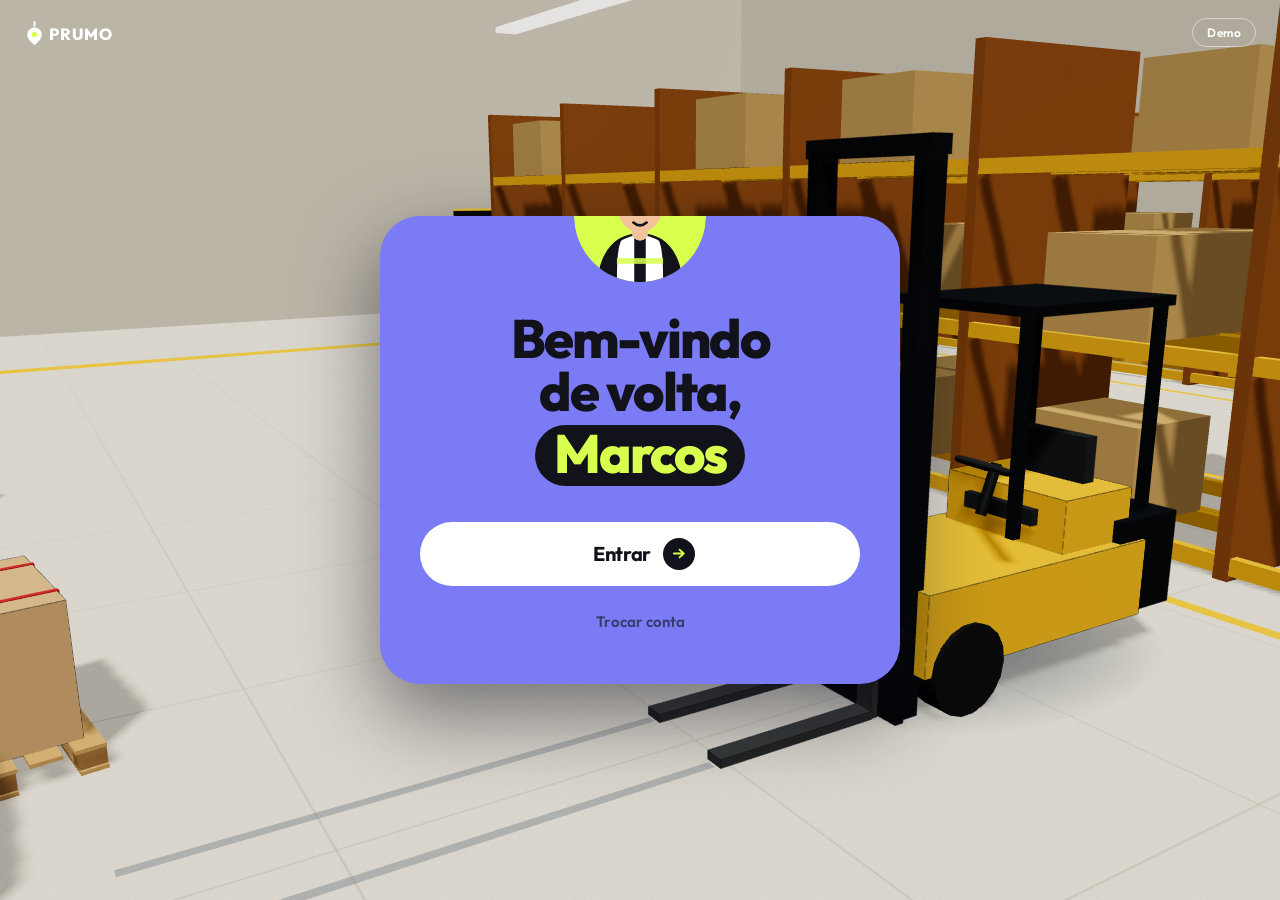
==== jogo/index.html @ e0478e70 "[feat] refaz o portal com identidade propria (Prumo) e corta o texto em 90% O portal estava com a es" ====
<!DOCTYPE html>
<html lang="pt-BR">

<head>
    <meta charset="utf-8">
    <meta name="viewport"
        content="width=device-width, initial-scale=1, maximum-scale=1, user-scalable=no, viewport-fit=cover">
    <meta name="theme-color" content="#14181C">
    <title>Simulador — Formação XR Empilhadeira</title>
    <meta name="description" content="Demonstração jogável da trilha de formação XR de operador de empilhadeira (NR-11).">

    <link rel="preconnect" href="https://fonts.googleapis.com">
    <link rel="preconnect" href="https://fonts.gstatic.com" crossorigin>
    <link
        href="https://fonts.googleapis.com/css2?family=Barlow+Condensed:wght@500;600;700&family=IBM+Plex+Mono:wght@400;500;600&family=Outfit:wght@400;600;700;800&display=swap"
        rel="stylesheet">
    <link rel="stylesheet" href="./ui.css">

    <!-- Three.js vendorizado no repo: rede de reunião corporativa não derruba a demo.
         Trocar por CDN = mudar só este valor. -->
    <script type="importmap">
        { "imports": { "three": "./vendor/three.module.min.js" } }
    </script>
</head>

<body>
    <canvas id="stage"></canvas>

    <!-- Vinheta e corte em preto. O gradiente fica CONGELADO no estado fechado e
         só a opacidade é animada: animar radial-gradient faz repaint por frame. -->
    <div id="vig"></div>
    <div id="fade"></div>

    <div id="overlay">


        <!-- ================= PORTAL — PRUMO =================
             Encena a plataforma que está sendo vendida, nunca o sistema de um
             cliente real: sem marca, logotipo ou domínio de terceiro, e a pílula
             "Demo" nas duas telas.
             A folha sobe por baixo em vez de cobrir tudo com blur: a cena 3D do
             galpão fica viva no topo e VIRA a imagem da tela, sem um <img>. -->
        <section class="screen is-active" id="scr-boas">
            <header class="barra">
                <svg class="marca" viewBox="0 0 144 40" role="img" aria-label="Prumo">
                    <rect x="14.6" y="1.5" width="3.2" height="9" rx="1.6" fill="currentColor" />
                    <path d="M16.2 38.4C9.1 32.6 5 27.7 5 22.6A11.2 11.2 0 1 1 27.4 22.6C27.4 27.7 23.3 32.6 16.2 38.4Z"
                        fill="currentColor" />
                    <circle cx="16.2" cy="22.2" r="4.1" fill="#D8FF4E" />
                    <text x="38" y="30.5" font-family="Outfit, system-ui, sans-serif" font-size="25" font-weight="800"
                        letter-spacing="1.4" fill="currentColor">PRUMO</text>
                </svg>
                <span class="chip-demo">Demo</span>
            </header>

            <div class="folha">
                <div class="avatar">
                    <svg viewBox="0 0 160 160" role="img" aria-label="Foto do operador">
                        <circle cx="80" cy="80" r="80" fill="#D8FF4E" />
                        <path d="M80 101c-28 0-48 19-52 59h104c-4-40-24-59-52-59z" fill="#12121A" />
                        <path d="M57 110c5-3 10-5 16-6.4V160H52c0-25 1-41 5-50z" fill="#FFFFFF" />
                        <path d="M103 110c-5-3-10-5-16-6.4V160h21c0-25-1-41-5-50z" fill="#FFFFFF" />
                        <rect x="52" y="131" width="56" height="7" fill="#D8FF4E" opacity=".85" />
                        <rect x="70" y="86" width="20" height="24" rx="10" fill="#F0C39C" />
                        <circle cx="54" cy="74" r="5.5" fill="#F0C39C" />
                        <circle cx="106" cy="74" r="5.5" fill="#F0C39C" />
                        <ellipse cx="80" cy="72" rx="26" ry="28" fill="#F0C39C" />
                        <path d="M50 58a30 30 0 0 1 60 0z" fill="#12121A" />
                        <rect x="41" y="53" width="78" height="11" rx="5.5" fill="#12121A" />
                        <rect x="76" y="31" width="8" height="24" rx="4" fill="#FFFFFF" />
                        <circle cx="70" cy="76" r="3.2" fill="#12121A" />
                        <circle cx="90" cy="76" r="3.2" fill="#12121A" />
                        <path d="M72 88q8 7 16 0" stroke="#12121A" stroke-width="3.2" fill="none"
                            stroke-linecap="round" />
                    </svg>
                </div>

                <h1 class="saudacao">Bem-vindo<br>de volta,<br><b id="chNome">Marcos</b></h1>

                <button class="acao" id="btEntrar" type="button">
                    Entrar
                    <i><svg viewBox="0 0 24 24" aria-hidden="true">
                            <path d="M4 12h13M12 6.5l6 5.5-6 5.5" />
                        </svg></i>
                </button>
                <button class="ligacao" id="btTrocar" type="button">Trocar conta</button>
            </div>
        </section>

        <section class="screen" id="scr-painel">
            <header class="barra">
                <svg class="marca" viewBox="0 0 144 40" role="img" aria-label="Prumo">
                    <rect x="14.6" y="1.5" width="3.2" height="9" rx="1.6" fill="currentColor" />
                    <path d="M16.2 38.4C9.1 32.6 5 27.7 5 22.6A11.2 11.2 0 1 1 27.4 22.6C27.4 27.7 23.3 32.6 16.2 38.4Z"
                        fill="currentColor" />
                    <circle cx="16.2" cy="22.2" r="4.1" fill="#D8FF4E" />
                    <text x="38" y="30.5" font-family="Outfit, system-ui, sans-serif" font-size="25" font-weight="800"
                        letter-spacing="1.4" fill="currentColor">PRUMO</text>
                </svg>
                <span class="chip-demo">Demo</span>
                <button class="eu" id="btSair" type="button" aria-label="Sair">
                    <svg viewBox="0 0 100 100" aria-hidden="true">
                        <circle cx="50" cy="50" r="50" fill="#D8FF4E" />
                        <path d="M50 61c-19 0-33 13-36 39h72c-3-26-17-39-36-39z" fill="#12121A" />
                        <path d="M35 67c3-2 6-3.5 10-4.2V100H33c0-16 .7-27 2-33z" fill="#FFFFFF" />
                        <path d="M65 67c-3-2-6-3.5-10-4.2V100h12c0-16-.7-27-2-33z" fill="#FFFFFF" />
                        <ellipse cx="50" cy="52" rx="20" ry="21" fill="#F0C39C" />
                        <path d="M27 42a23 23 0 0 1 46 0z" fill="#12121A" />
                        <rect x="20" y="38" width="60" height="9" rx="4.5" fill="#12121A" />
                        <rect x="47" y="23" width="6" height="17" rx="3" fill="#FFFFFF" />
                    </svg>
                </button>
            </header>

            <div class="folha">
                <div class="trilho">
                    <div>
                        <h1>Empilhadeira</h1>
                        <span class="norma">NR-11</span>
                    </div>
                    <div class="passo" aria-label="4 de 6 níveis"><b>4</b><i>/6</i></div>
                </div>

                <ol class="niveis" id="lista">
                    <li class="nv feito"><em>01</em><span>A máquina</span><b>92</b></li>
                    <li class="nv feito"><em>02</em><span>Estabilidade</span><b>84</b></li>
                    <li class="nv feito"><em>03</em><span>Inspeção</span><b>88</b></li>
                    <li class="nv feito"><em>04</em><span>Manobra</span><b>79</b></li>
                    <li class="nv agora">
                        <em>05</em><span>Carga</span><i>40 min</i>
                        <button class="play" id="btIniciar" type="button" aria-label="Iniciar nível 5: Carga">
                            <svg viewBox="0 0 24 24" aria-hidden="true">
                                <path d="M8 5.2v13.6L19 12z" fill="currentColor" />
                            </svg>
                        </button>
                    </li>
                    <li class="nv travado"><em>06</em><span>Avaliação</span>
                        <svg class="cadeado" viewBox="0 0 24 24" role="img" aria-label="Bloqueado">
                            <rect x="4" y="10" width="16" height="11" rx="3.5" fill="currentColor" />
                            <path d="M8 10V7.5a4 4 0 0 1 8 0V10" fill="none" stroke="currentColor" stroke-width="2.4"
                                stroke-linecap="round" />
                        </svg>
                    </li>
                </ol>
            </div>
        </section>

        <div class="hud">
            <div class="readout">
                <div class="k">Velocidade</div>
                <div class="v"><span id="rSpeed">0,0</span><small>km/h</small></div>
                <div class="div"></div>
                <div class="k">Altura do garfo</div>
                <div class="sub"><span id="rFork">0,06</span> m</div>
            </div>

            <div class="brandtag">
                Formação XR · Empilhadeira<br>
                <b>Demonstração jogável</b><br>
                Base NR-11
            </div>

            <div class="chip" id="chip"></div>

            <div class="keyhints">
                <span><b>W A S D</b> dirigir</span>
                <span><b>Q E</b> garfo</span>
                <span><b>Z X</b> torre</span>
                <span><b>arrastar</b> olhar</span>
                <span><b>C</b> olhar atrás</span>
                <span><b>V</b> câmera</span>
                <span><b>R</b> reiniciar</span>
            </div>

            <!-- Painel de controle. Posição por GRID, nunca por offset absoluto:
                 a versão anterior usava números mágicos e dois botões acabaram
                 exatamente em cima um do outro. -->
            <div class="deck">
                <div class="deck-stick" id="stickZone">
                    <div class="stick" id="stick">
                        <i id="stickKnob"></i>
                    </div>
                    <div class="deck-k">Dirigir</div>
                </div>
                <div class="deck-btns">
                    <div class="tbtn big" data-btn="forkUp">▲<em>Erguer</em></div>
                    <div class="tbtn big" data-btn="forkDown">▼<em>Abaixar</em></div>
                    <div class="tbtn" data-btn="tiltFwd">Torre ◄</div>
                    <div class="tbtn" data-btn="tiltBack">Torre ►</div>
                    <div class="tbtn" data-btn="back">Trás</div>
                    <div class="tbtn" data-btn="cam">Câmera</div>
                </div>
            </div>
        </div>

        <div id="card" hidden>
            <div class="card-box">
                <div class="card-lbl">Registro de desempenho</div>
                <h2>Nível 5 — Operação com carga</h2>
                <div class="card-rows"></div>
                <div class="card-foot">Nível 5 de 6 · 1 palete depositado — a trilha completa exige 3</div>
                <div class="card-act">
                    <button class="card-btn" id="btRepetir" type="button">Repetir</button>
                    <button class="card-btn ghost" id="btTrilha" type="button">Voltar à trilha</button>
                </div>
            </div>
        </div>
    </div>

    <div id="nowebgl" hidden>
        <div class="box">
            <div class="lbl">Não foi possível iniciar</div>
            <h1>Esta demonstração precisa de aceleração gráfica</h1>
            <p>O navegador deste computador está sem WebGL — normalmente por política de TI ou driver de vídeo
                desativado. A proposta completa, com as calculadoras, continua acessível.</p>
            <a href="../">← Voltar para a proposta</a>
        </div>
    </div>

    <script type="module" src="./src/main.js"></script>
</body>

</html>
---- jogo/ui.css ----
/* Simulador — Formação XR Empilhadeira
 *
 * Dois sistemas visuais convivendo de propósito:
 *  - tokens `--pr-*`  = PRUMO, a plataforma. Violeta, lima, Outfit, pílulas.
 *  - tokens sem prefixo = a cabine e a HUD, espelhados de ../index.html
 *    (:root, linhas 14–28). Amarelo hazard, mono em caixa alta, cantos secos.
 *
 * O contraste entre portal amigável e cabine técnica é argumento, não descuido:
 * a plataforma acolhe, a máquina informa. Não unifique os dois. */

:root {
    --ink: #14181C;
    --steel: #2E353D;
    --slate: #5C666F;
    --line: #C9C6BE;
    --concrete: #E6E3DC;
    --paper: #F5F3EE;
    --white: #FCFBF8;
    --hazard: #F0B208;
    --signal: #B8352B;
    --deep: #1F5C51;
    --display: "Barlow Condensed", Impact, sans-serif;
    /* Outfit no lugar de IBM Plex Sans: geométrica de altura-x grande, é a
       gramática da referência e cobre do título de 54px ao chip de 12px sem
       colapsar. Barlow Condensed e Plex Mono continuam — só para a cabine. */
    --body: "Outfit", system-ui, sans-serif;
    --mono: "IBM Plex Mono", ui-monospace, monospace;
}

* {
    box-sizing: border-box;
    margin: 0;
    padding: 0;
}

html,
body {
    height: 100%;
    overflow: hidden;
    overscroll-behavior: none;
    -webkit-user-select: none;
    user-select: none;
    -webkit-tap-highlight-color: transparent;
    background: var(--ink);
    font-family: var(--body);
    color: var(--white);
}

#stage {
    position: fixed;
    inset: 0;
    width: 100%;
    height: 100%;
    display: block;
    touch-action: none;
}

#overlay {
    position: fixed;
    inset: 0;
    z-index: 10;
    pointer-events: none;
}

/* ---------- HUD ---------- */

.hud {
    position: absolute;
    inset: 0;
    padding: 16px;
    padding-top: calc(16px + env(safe-area-inset-top));
    padding-bottom: calc(16px + env(safe-area-inset-bottom));
}

.readout {
    position: absolute;
    top: calc(16px + env(safe-area-inset-top));
    left: 16px;
    background: rgba(46, 53, 61, .82);
    border: 1px solid rgba(255, 255, 255, .14);
    border-radius: 4px;
    padding: 12px 16px;
    min-width: 128px;
    backdrop-filter: blur(6px);
}

.readout .k {
    font-family: var(--mono);
    font-size: 9px;
    letter-spacing: .14em;
    text-transform: uppercase;
    color: #A9B1B9;
    margin-bottom: 2px;
}

.readout .v {
    font-family: var(--display);
    font-weight: 700;
    font-size: 34px;
    line-height: .95;
    color: var(--hazard);
}

.readout .v small {
    font-size: 14px;
    color: #A9B1B9;
    margin-left: 3px;
}

.readout .div {
    border-top: 1px dashed rgba(255, 255, 255, .16);
    margin: 10px 0;
}

.readout .sub {
    font-family: var(--display);
    font-weight: 700;
    font-size: 20px;
    line-height: 1;
    color: var(--white);
}

/* Fita de identificação, canto superior direito */
.brandtag {
    position: absolute;
    top: calc(16px + env(safe-area-inset-top));
    right: 16px;
    text-align: right;
    font-family: var(--mono);
    font-size: 9.5px;
    letter-spacing: .16em;
    text-transform: uppercase;
    color: #A9B1B9;
    line-height: 1.8;
    text-shadow: 0 1px 3px rgba(20, 24, 28, .7);
}

.brandtag b {
    color: var(--hazard);
    font-weight: 500;
}

/* Dicas de teclado — só no desktop */
.keyhints {
    position: absolute;
    left: 16px;
    bottom: calc(16px + env(safe-area-inset-bottom));
    display: flex;
    gap: 1px;
    background: rgba(255, 255, 255, .14);
    border: 1px solid rgba(255, 255, 255, .14);
    border-radius: 3px;
    overflow: hidden;
}

.keyhints span {
    background: rgba(46, 53, 61, .86);
    padding: 8px 12px;
    font-family: var(--mono);
    font-size: 9px;
    letter-spacing: .1em;
    text-transform: uppercase;
    color: #A9B1B9;
}

.keyhints b {
    color: var(--hazard);
    font-weight: 600;
}

body.touch .keyhints {
    display: none;
}

/* ---------- Painel de controle de toque ----------
   Layout por GRID. A versão anterior posicionava cada botão por offset absoluto
   e dois deles caíram exatamente em cima um do outro — erro que só apareceu
   olhando a tela, não no código. Grid torna a colisão impossível. */

.deck {
    display: none;
    position: absolute;
    left: 0;
    right: 0;
    bottom: 0;
    height: 52%;
    padding: 14px;
    padding-bottom: calc(14px + env(safe-area-inset-bottom));
    grid-template-columns: 1fr 1fr;
    gap: 14px;
    pointer-events: none;
}

body.touch .deck {
    display: grid;
}

/* Em retrato a faixa abaixo do canvas é sólida: vira console, não sobra cinza. */
body.portrait .deck {
    height: calc(100% - var(--canvasH, 52%));
    background: var(--ink);
    border-top: 1px solid rgba(255, 255, 255, .1);
}

.deck-stick {
    position: relative;
    touch-action: none;
    pointer-events: auto;
    border: 1px dashed rgba(255, 255, 255, .14);
    border-radius: 14px;
    background: rgba(255, 255, 255, .03);
}

.deck-k {
    position: absolute;
    left: 0;
    right: 0;
    bottom: 9px;
    text-align: center;
    font-family: var(--mono);
    font-size: 9px;
    letter-spacing: .18em;
    text-transform: uppercase;
    color: #6F7880;
    pointer-events: none;
}

.stick {
    position: absolute;
    left: 50%;
    top: 46%;
    width: 116px;
    height: 116px;
    margin: -58px 0 0 -58px;
    border-radius: 50%;
    border: 1.5px solid rgba(255, 255, 255, .2);
    background: rgba(255, 255, 255, .05);
    opacity: .5;
    transition: opacity .18s ease;
}

.stick.on {
    opacity: 1;
    border-color: rgba(240, 178, 8, .5);
}

.stick i {
    position: absolute;
    left: 50%;
    top: 50%;
    width: 52px;
    height: 52px;
    margin: -26px 0 0 -26px;
    border-radius: 50%;
    background: var(--hazard);
    box-shadow: 0 4px 14px rgba(20, 24, 28, .5);
}

.deck-btns {
    display: grid;
    grid-template-columns: 1fr 1fr;
    grid-auto-rows: 1fr;
    gap: 8px;
    pointer-events: none;
}

.tbtn {
    pointer-events: auto;
    touch-action: none;
    display: flex;
    flex-direction: column;
    align-items: center;
    justify-content: center;
    gap: 2px;
    min-height: 52px;
    font-family: var(--mono);
    font-size: 9.5px;
    letter-spacing: .1em;
    text-transform: uppercase;
    color: #C2C9D0;
    background: rgba(255, 255, 255, .07);
    border: 1px solid rgba(255, 255, 255, .18);
    border-radius: 12px;
    text-align: center;
    line-height: 1.2;
    user-select: none;
}

.tbtn em {
    font-style: normal;
    font-size: 8.5px;
    letter-spacing: .14em;
    color: #7C858D;
}

.tbtn.big {
    font-size: 20px;
    color: var(--hazard);
}

.tbtn.on {
    background: var(--hazard);
    border-color: var(--hazard);
    color: var(--ink);
    font-weight: 600;
}

.tbtn.on em {
    color: rgba(20, 24, 28, .7);
}

/* Enquanto o portal está aberto, a HUD do jogo não pode aparecer nem capturar
   toque. Regra pequena e fácil de perder numa refatoração — sem ela a leitura
   de velocidade e o console flutuam por cima da tela de boas-vindas. */
body:not(.em-jogo) .hud {
    display: none;
}

/* ---------- Vinheta e corte em preto ----------
   Gradiente congelado; só `opacity` é animada (composição na GPU). Animar o
   próprio radial-gradient faz repaint por frame e mata o celular. */

#vig {
    position: fixed;
    inset: 0;
    z-index: 9;
    pointer-events: none;
    opacity: 0;
    will-change: opacity;
    background: radial-gradient(ellipse 66% 62% at 50% 54%,
            rgba(20, 24, 28, 0) 40%, rgba(20, 24, 28, .82) 100%);
}

#fade {
    position: fixed;
    inset: 0;
    z-index: 11;
    pointer-events: none;
    opacity: 0;
    background: #14181C;
    will-change: opacity;
}

/* ---------- Chip de estado ---------- */

.chip {
    position: absolute;
    left: 50%;
    bottom: calc(22px + env(safe-area-inset-bottom));
    transform: translateX(-50%) translateY(6px);
    font-family: var(--mono);
    font-size: 10px;
    letter-spacing: .12em;
    text-transform: uppercase;
    background: rgba(20, 24, 28, .86);
    border: 1px solid rgba(255, 255, 255, .18);
    border-left: 3px solid var(--slate);
    border-radius: 3px;
    padding: 9px 15px;
    color: #D6DBE0;
    white-space: nowrap;
    opacity: 0;
    transition: opacity .18s ease, transform .18s ease;
    max-width: 92vw;
    overflow: hidden;
    text-overflow: ellipsis;
}

.chip.on {
    opacity: 1;
    transform: translateX(-50%) translateY(0);
}

.chip.is-ok {
    border-left-color: var(--deep);
    color: #9FE0CE;
}

.chip.is-warn {
    border-left-color: var(--hazard);
    color: var(--hazard);
}

body.touch .chip {
    bottom: auto;
    top: calc(120px + env(safe-area-inset-top));
}

/* ---------- Marcadores projetados ---------- */

.markers {
    position: absolute;
    inset: 0;
    pointer-events: none;
}

.marker {
    position: absolute;
    left: 0;
    top: 0;
    display: flex;
    align-items: center;
    gap: 6px;
    will-change: transform;
}

.mk-body {
    background: rgba(20, 24, 28, .8);
    border: 1px solid var(--hazard);
    border-radius: 3px;
    padding: 5px 9px;
    text-align: left;
}

.marker.is-vaga .mk-body {
    border-color: var(--deep);
}

.mk-lbl {
    font-family: var(--mono);
    font-size: 9.5px;
    letter-spacing: .16em;
    text-transform: uppercase;
    color: var(--hazard);
    font-weight: 600;
}

.marker.is-vaga .mk-lbl {
    color: #8FD9C6;
}

.mk-sub {
    font-family: var(--mono);
    font-size: 8.5px;
    letter-spacing: .08em;
    text-transform: uppercase;
    color: #A9B1B9;
    margin-top: 1px;
}

.mk-arrow {
    display: none;
    width: 0;
    height: 0;
    border-left: 7px solid transparent;
    border-right: 7px solid transparent;
    border-bottom: 12px solid var(--hazard);
}

.marker.is-off .mk-arrow {
    display: block;
}

.marker.is-off .mk-lbl {
    font-size: 9px;
}

.marker.is-off .mk-sub {
    display: none;
}

/* ---------- Faixa de aviso ---------- */

.banner {
    position: absolute;
    left: 50%;
    top: calc(78px + env(safe-area-inset-top));
    transform: translateX(-50%) translateY(-8px);
    font-family: var(--mono);
    font-size: 11px;
    letter-spacing: .16em;
    text-transform: uppercase;
    font-weight: 600;
    background: var(--hazard);
    color: var(--ink);
    border-radius: 3px;
    padding: 11px 20px;
    opacity: 0;
    transition: opacity .2s ease, transform .2s ease;
    white-space: nowrap;
    max-width: 92vw;
    overflow: hidden;
    text-overflow: ellipsis;
}

.banner.on {
    opacity: 1;
    transform: translateX(-50%) translateY(0);
}

.banner.is-ok {
    background: var(--deep);
    color: #fff;
}

.prompt {
    display: none;
}

/* ---------- Cartão final ---------- */

#card {
    position: absolute;
    inset: 0;
    z-index: 12;
    display: flex;
    align-items: center;
    justify-content: center;
    padding: 24px;
    background: rgba(20, 24, 28, .72);
    pointer-events: auto;
}

#card[hidden] {
    display: none;
}

.card-box {
    width: 100%;
    max-width: 420px;
    background: var(--paper);
    color: var(--ink);
    border-top: 4px solid var(--hazard);
    border-radius: 3px;
    padding: 24px 26px;
    box-shadow: 0 18px 44px rgba(20, 24, 28, .45);
}

.card-lbl {
    font-family: var(--mono);
    font-size: 9.5px;
    letter-spacing: .18em;
    text-transform: uppercase;
    color: var(--signal);
    margin-bottom: 7px;
}

.card-box h2 {
    font-family: var(--display);
    font-weight: 700;
    font-size: 27px;
    line-height: 1.05;
    text-transform: uppercase;
    margin-bottom: 16px;
}

.cr {
    display: flex;
    justify-content: space-between;
    align-items: baseline;
    gap: 12px;
    padding: 8px 0;
    border-bottom: 1px solid var(--line);
}

.cr span {
    font-family: var(--mono);
    font-size: 9.5px;
    letter-spacing: .1em;
    text-transform: uppercase;
    color: var(--slate);
}

.cr b {
    font-family: var(--display);
    font-weight: 700;
    font-size: 19px;
    white-space: nowrap;
}

.card-foot {
    font-family: var(--mono);
    font-size: 9px;
    letter-spacing: .1em;
    text-transform: uppercase;
    color: var(--slate);
    margin-top: 14px;
    line-height: 1.7;
}

.card-act {
    display: flex;
    gap: 8px;
    margin-top: 18px;
}

.card-btn {
    flex: 1;
    font-family: var(--mono);
    font-size: 10.5px;
    letter-spacing: .1em;
    text-transform: uppercase;
    background: var(--ink);
    color: var(--white);
    border: 1px solid var(--ink);
    border-radius: 3px;
    padding: 12px 14px;
    cursor: pointer;
    text-align: center;
    text-decoration: none;
}

.card-btn.ghost {
    background: transparent;
    color: var(--ink);
}

/* ---------- Retrato: letterbox ----------
   Sem isto, 390×844 entrega 27° de FOV horizontal — buraco de fechadura, com os
   polegares justo por cima de onde o garfo aparece. */

body.portrait .keyhints {
    display: none;
}


/* =====================================================================
   PRUMO — identidade do portal
   Prefixo --pr- em tudo: os tokens do jogo (--ink, --hazard, --paper…)
   continuam intocados, porque a HUD depende deles.
   ===================================================================== */

:root {
    --pr-violeta: #7A7BF5;
    --pr-violeta-fundo: #5B5CE0;
    --pr-tinta: #12121A;
    --pr-colete: #D8FF4E;
    --pr-papel: #FFFFFF;
    --pr-neblina: rgba(18, 18, 26, .62);

    --pr-pill: 999px;
    --pr-r-folha: 40px;
    --pr-r-card: 28px;
    --pr-r-linha: 22px;

    --pr-fonte: "Outfit", system-ui, -apple-system, sans-serif;
}

/* ---------- base das duas telas ---------- */

.screen {
    position: absolute;
    inset: 0;
    z-index: 14;
    display: none;
    flex-direction: column;
    pointer-events: auto;
    overflow: hidden;
    font-family: var(--pr-fonte);
    color: var(--pr-tinta);
    -webkit-font-smoothing: antialiased;
}

.screen.is-active {
    display: flex;
}

/* Scrim só no topo: a marca fica legível sem apagar o galpão inteiro. */
.screen::before {
    content: "";
    position: absolute;
    inset: 0 0 auto;
    height: 38vh;
    min-height: 170px;
    background: linear-gradient(180deg, rgba(18, 18, 26, .72), rgba(18, 18, 26, 0));
    pointer-events: none;
}

#scr-painel::before {
    height: 22vh;
    min-height: 110px;
}

/* ---------- barra ---------- */

.barra {
    position: relative;
    z-index: 2;
    flex: none;
    display: flex;
    align-items: center;
    gap: 12px;
    padding: calc(18px + env(safe-area-inset-top)) 24px 0;
    color: #fff;
}

.marca {
    height: 26px;
    width: auto;
    display: block;
    flex: none;
}

.chip-demo {
    margin-left: auto;
    flex: none;
    font-size: 12px;
    font-weight: 600;
    letter-spacing: .04em;
    padding: 6px 14px;
    border-radius: var(--pr-pill);
    border: 1.5px solid rgba(255, 255, 255, .5);
    color: #fff;
}

/* ---------- a folha: superfície única do portal ---------- */

.folha {
    position: relative;
    margin-top: auto;
    background: var(--pr-violeta);
    border-radius: var(--pr-r-folha) var(--pr-r-folha) 0 0;
    padding: 0 26px calc(28px + env(safe-area-inset-bottom));
    display: flex;
    flex-direction: column;
    overflow-y: auto;
    overscroll-behavior: contain;
    -webkit-overflow-scrolling: touch;
}

/* Sem isto, numa tela baixa o flex esmaga os cards em vez de deixar rolar. */
.folha>* {
    flex: none;
}

/* =====================================================================
   TELA 1 — BEM-VINDO DE VOLTA
   ===================================================================== */

#scr-boas .folha {
    min-height: 64%;
}

.avatar {
    width: 132px;
    height: 132px;
    margin: -66px auto 0;
    border-radius: 50%;
    overflow: hidden;
    box-shadow: 0 0 0 9px var(--pr-violeta);
    animation: prSobe .5s cubic-bezier(.2, 1.25, .4, 1) both;
}

.avatar svg {
    width: 100%;
    height: 100%;
    display: block;
}

.saudacao {
    margin: 30px 0 0;
    text-align: center;
    font-size: clamp(38px, 10.5vw, 54px);
    font-weight: 800;
    line-height: .97;
    letter-spacing: -.035em;
}

/* O nome dentro da pílula: é a plataforma reconhecendo quem chegou. */
.saudacao b {
    display: inline-block;
    margin-top: 8px;
    font-weight: 800;
    background: var(--pr-tinta);
    color: var(--pr-colete);
    border-radius: var(--pr-pill);
    padding: .04em .34em .12em;
    /* body tem user-select:none; o nome é editável ao trocar de conta */
    -webkit-user-select: text;
    user-select: text;
}

.saudacao b:focus {
    outline: 3px solid var(--pr-colete);
    outline-offset: 3px;
}

/* margin-top:auto — todo o vazio da tela se acumula ANTES do botão. */
.acao {
    margin-top: auto;
    display: flex;
    align-items: center;
    justify-content: center;
    gap: 12px;
    width: 100%;
    min-height: 64px;
    border: 0;
    border-radius: var(--pr-pill);
    background: var(--pr-papel);
    color: var(--pr-tinta);
    font-family: inherit;
    font-size: 20px;
    font-weight: 700;
    letter-spacing: -.015em;
    cursor: pointer;
    transition: transform .12s ease;
}

.acao:active {
    transform: translateY(2px);
}

/* A seta mora num disco tinta: a mesma gramática de pílula, em miniatura. */
.acao i {
    width: 32px;
    height: 32px;
    flex: none;
    margin-right: -8px;
    border-radius: 50%;
    background: var(--pr-tinta);
    color: var(--pr-colete);
    display: grid;
    place-items: center;
}

.acao svg {
    width: 17px;
    height: 17px;
    display: block;
    fill: none;
    stroke: currentColor;
    stroke-width: 2.6;
    stroke-linecap: round;
    stroke-linejoin: round;
}

.ligacao {
    margin: 14px auto 0;
    background: none;
    border: 0;
    min-height: 44px;
    padding: 10px 18px;
    font-family: inherit;
    font-size: 15px;
    font-weight: 600;
    color: var(--pr-neblina);
    cursor: pointer;
}

/* =====================================================================
   TELA 2 — PAINEL
   ===================================================================== */

#scr-painel .folha {
    min-height: 82%;
}

.eu {
    width: 42px;
    height: 42px;
    flex: none;
    border-radius: 50%;
    border: 0;
    padding: 0;
    overflow: hidden;
    background: var(--pr-colete);
    cursor: pointer;
}

.eu svg {
    width: 100%;
    height: 100%;
    display: block;
}

.trilho {
    display: flex;
    align-items: flex-end;
    justify-content: space-between;
    gap: 16px;
    padding: 26px 0 18px;
}

.trilho h1 {
    font-size: 32px;
    font-weight: 800;
    letter-spacing: -.035em;
    line-height: 1;
}

.norma {
    display: inline-block;
    margin-top: 10px;
    font-size: 12px;
    font-weight: 700;
    letter-spacing: .06em;
    background: var(--pr-tinta);
    color: var(--pr-colete);
    border-radius: var(--pr-pill);
    padding: 5px 12px;
}

/* Substitui a barra de progresso E a frase "4 de 6 níveis concluídos". */
.passo {
    font-weight: 800;
    letter-spacing: -.045em;
    line-height: .85;
    white-space: nowrap;
}

.passo b {
    font-size: 54px;
}

.passo i {
    font-style: normal;
    font-size: 24px;
    color: rgba(18, 18, 26, .45);
}

.niveis {
    list-style: none;
    margin: 0;
    padding: 0;
    display: flex;
    flex-direction: column;
    gap: 10px;
}

.nv {
    display: flex;
    align-items: center;
    gap: 14px;
    background: var(--pr-papel);
    border-radius: var(--pr-r-linha);
    padding: 0 18px;
    min-height: 58px;
}

.nv em {
    font-style: normal;
    font-weight: 700;
    font-size: 13px;
    color: rgba(18, 18, 26, .34);
    width: 22px;
    flex: none;
}

.nv span {
    flex: 1;
    min-width: 0;
    font-weight: 700;
    font-size: 18px;
    letter-spacing: -.02em;
}

.nv b {
    flex: none;
    font-weight: 700;
    font-size: 14px;
    background: rgba(18, 18, 26, .07);
    border-radius: var(--pr-pill);
    padding: 5px 11px;
}

/* Bloqueado: o cadeado basta. Sem listra de obra, sem toast explicando. */
.nv.travado {
    background: rgba(255, 255, 255, .4);
}

.nv.travado span,
.nv.travado em {
    color: rgba(18, 18, 26, .42);
}

.cadeado {
    width: 19px;
    height: 19px;
    flex: none;
    color: rgba(18, 18, 26, .4);
}

/* O único card tinta e o único objeto lima: não há como errar onde tocar. */
.nv.agora {
    display: grid;
    grid-template-columns: 1fr auto;
    grid-template-areas: "n p" "t p" "m p";
    align-items: center;
    column-gap: 16px;
    background: var(--pr-tinta);
    border-radius: var(--pr-r-card);
    padding: 20px 20px 20px 22px;
    min-height: 118px;
}

.nv.agora em {
    grid-area: n;
    width: auto;
    font-size: 13px;
    letter-spacing: .06em;
    color: var(--pr-colete);
}

.nv.agora span {
    grid-area: t;
    font-size: 32px;
    line-height: 1.08;
    letter-spacing: -.035em;
    color: #fff;
}

.nv.agora i {
    grid-area: m;
    font-style: normal;
    font-size: 14px;
    font-weight: 600;
    color: rgba(255, 255, 255, .55);
}

.play {
    grid-area: p;
    width: 70px;
    height: 70px;
    flex: none;
    border: 0;
    border-radius: 50%;
    background: var(--pr-colete);
    color: var(--pr-tinta);
    display: grid;
    place-items: center;
    cursor: pointer;
    transition: transform .12s ease;
    animation: prPulso 2.8s ease-out 1.2s infinite;
}

.play:active {
    transform: scale(.94);
}

.play svg {
    width: 30px;
    height: 30px;
    margin-left: 3px;
    /* centragem óptica do triângulo */
}

/* ---------- movimento: dois keyframes, e só ---------- */

@keyframes prSobe {
    from {
        opacity: 0;
        transform: translateY(16px) scale(.94);
    }

    to {
        opacity: 1;
        transform: none;
    }
}

@keyframes prPulso {

    0%,
    72% {
        box-shadow: 0 0 0 0 rgba(216, 255, 78, .55);
    }

    100% {
        box-shadow: 0 0 0 16px rgba(216, 255, 78, 0);
    }
}

@media (prefers-reduced-motion:reduce) {

    .avatar,
    .play {
        animation: none;
    }
}

/* ---------- desktop: a folha vira painel flutuante sobre a cena ---------- */

@media (min-width:760px) {
    .screen {
        align-items: center;
        justify-content: center;
    }

    .screen::before {
        display: none;
    }

    .barra {
        position: absolute;
        top: 0;
        left: 0;
        right: 0;
    }

    .folha {
        margin: 0;
        width: min(520px, 92vw);
        border-radius: var(--pr-r-folha);
        padding: 0 40px 40px;
        box-shadow: 0 30px 80px rgba(10, 10, 22, .5);
    }

    #scr-boas .folha {
        min-height: 0;
    }

    #scr-boas .acao {
        margin-top: 36px;
    }

    #scr-painel .folha {
        min-height: 0;
        max-height: 88vh;
    }
}

/* Celular baixo / paisagem: encolhe o avatar em vez de rolar. */
@media (max-height:640px) and (max-width:759px) {
    .avatar {
        width: 104px;
        height: 104px;
        margin-top: -52px;
        box-shadow: 0 0 0 7px var(--pr-violeta);
    }

    .saudacao {
        margin-top: 22px;
        font-size: clamp(32px, 9vw, 42px);
    }
}

/* ---------- Debug (?debug=1) ---------- */

.debug {
    position: absolute;
    left: 50%;
    top: calc(16px + env(safe-area-inset-top));
    transform: translateX(-50%);
    font-family: var(--mono);
    font-size: 9.5px;
    letter-spacing: .08em;
    text-transform: uppercase;
    color: var(--hazard);
    background: rgba(20, 24, 28, .8);
    border: 1px solid rgba(255, 255, 255, .16);
    border-radius: 3px;
    padding: 6px 12px;
    white-space: pre;
    line-height: 1.7;
}

/* ---------- Falhar bonito: sem WebGL ---------- */

#nowebgl {
    position: fixed;
    inset: 0;
    z-index: 50;
    background: var(--paper);
    color: var(--ink);
    display: flex;
    align-items: center;
    justify-content: center;
    padding: 32px;
}

#nowebgl[hidden] {
    display: none;
}

#nowebgl .box {
    max-width: 460px;
    border-left: 3px solid var(--signal);
    background: var(--concrete);
    padding: 22px 26px;
}

#nowebgl .lbl {
    font-family: var(--mono);
    font-size: 10px;
    letter-spacing: .16em;
    text-transform: uppercase;
    color: var(--signal);
    margin-bottom: 8px;
}

#nowebgl h1 {
    font-family: var(--display);
    font-weight: 700;
    font-size: 30px;
    line-height: 1.05;
    text-transform: uppercase;
    margin-bottom: 12px;
}

#nowebgl p {
    font-size: 14px;
    color: var(--steel);
    margin-bottom: 16px;
}

#nowebgl a {
    display: inline-block;
    font-family: var(--mono);
    font-size: 11px;
    letter-spacing: .08em;
    text-transform: uppercase;
    background: var(--ink);
    color: var(--white);
    border-radius: 3px;
    padding: 12px 20px;
    text-decoration: none;
}

@media (max-width:720px) {
    .readout {
        padding: 10px 13px;
        min-width: 104px;
    }

    .readout .v {
        font-size: 27px;
    }

    .brandtag {
        font-size: 8.5px;
    }
}
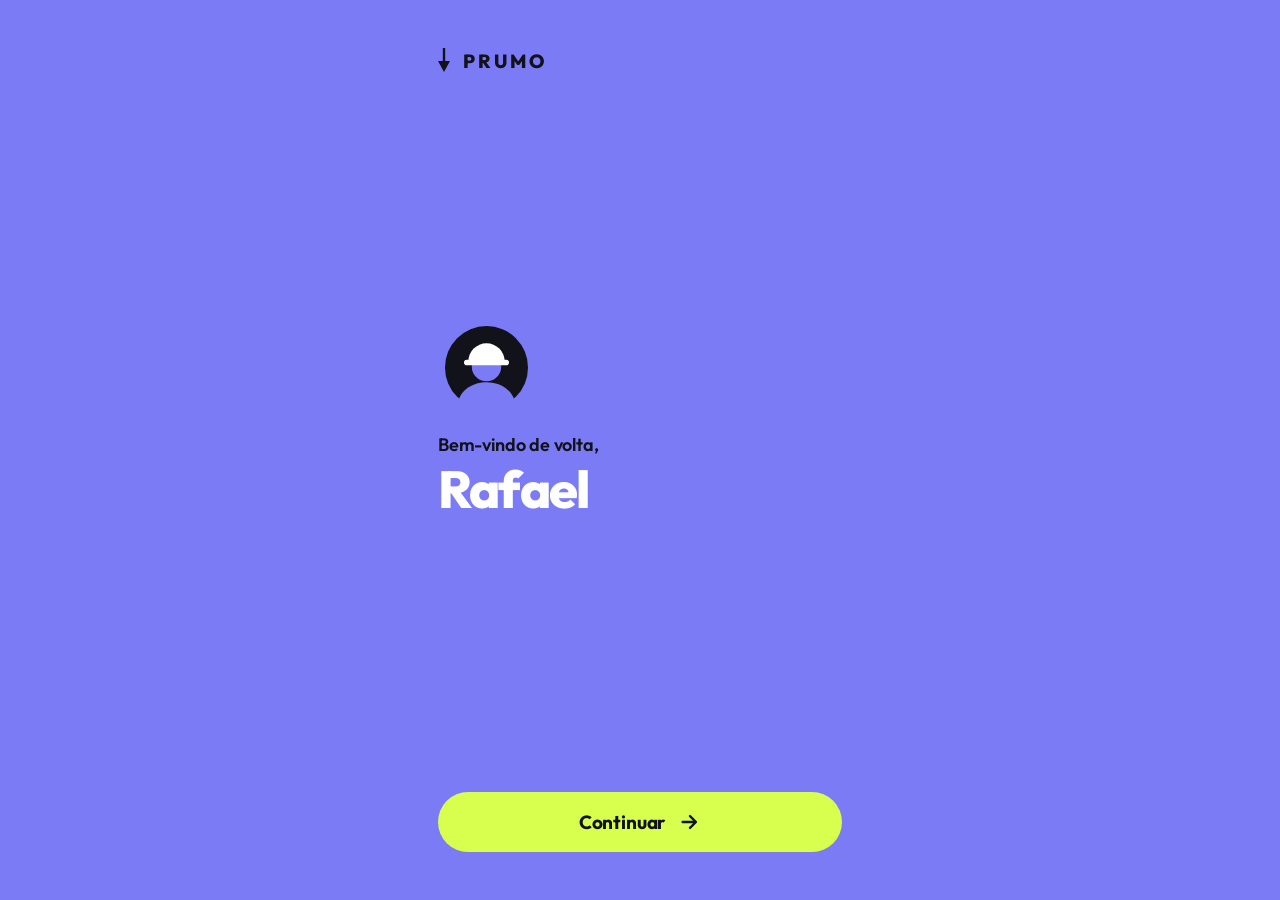
==== commit f8fa754a: "[feat] implementa o LMS do design: inicio, trilha e turma, com barra de abas Portado do design expor" ====
--- a/jogo/index.html
+++ b/jogo/index.html
@@ -34,116 +34,171 @@
     <div id="overlay">
 
 
+
         <!-- ================= PORTAL — PRUMO =================
-             Encena a plataforma que está sendo vendida, nunca o sistema de um
-             cliente real: sem marca, logotipo ou domínio de terceiro, e a pílula
-             "Demo" nas duas telas.
-             A folha sobe por baixo em vez de cobrir tudo com blur: a cena 3D do
-             galpão fica viva no topo e VIRA a imagem da tela, sem um <img>. -->
-        <section class="screen is-active" id="scr-boas">
-            <header class="barra">
-                <svg class="marca" viewBox="0 0 144 40" role="img" aria-label="Prumo">
-                    <rect x="14.6" y="1.5" width="3.2" height="9" rx="1.6" fill="currentColor" />
-                    <path d="M16.2 38.4C9.1 32.6 5 27.7 5 22.6A11.2 11.2 0 1 1 27.4 22.6C27.4 27.7 23.3 32.6 16.2 38.4Z"
-                        fill="currentColor" />
-                    <circle cx="16.2" cy="22.2" r="4.1" fill="#D8FF4E" />
-                    <text x="38" y="30.5" font-family="Outfit, system-ui, sans-serif" font-size="25" font-weight="800"
-                        letter-spacing="1.4" fill="currentColor">PRUMO</text>
-                </svg>
-                <span class="chip-demo">Demo</span>
+             Implementado a partir do design exportado do Claude Design, medindo
+             a árvore renderizada a 390×844: geometria, cores, pesos e
+             entreletras vieram do DOM, não de estimativa.
+             Encena a plataforma que está sendo vendida — sem marca, logotipo ou
+             domínio de empresa real. -->
+
+        <section class="screen pr" id="scr-boas">
+            <header class="pr-top">
+                <span class="pr-marca">
+                    <svg viewBox="0 0 20 26" aria-hidden="true" class="pr-mk">
+                        <path d="M10 0v13" stroke="currentColor" stroke-width="2.4" />
+                        <path d="M4 13h12l-6 11z" fill="currentColor" />
+                    </svg>
+                    <b>PRUMO</b>
+                </span>
             </header>
 
-            <div class="folha">
-                <div class="avatar">
-                    <svg viewBox="0 0 160 160" role="img" aria-label="Foto do operador">
-                        <circle cx="80" cy="80" r="80" fill="#D8FF4E" />
-                        <path d="M80 101c-28 0-48 19-52 59h104c-4-40-24-59-52-59z" fill="#12121A" />
-                        <path d="M57 110c5-3 10-5 16-6.4V160H52c0-25 1-41 5-50z" fill="#FFFFFF" />
-                        <path d="M103 110c-5-3-10-5-16-6.4V160h21c0-25-1-41-5-50z" fill="#FFFFFF" />
-                        <rect x="52" y="131" width="56" height="7" fill="#D8FF4E" opacity=".85" />
-                        <rect x="70" y="86" width="20" height="24" rx="10" fill="#F0C39C" />
-                        <circle cx="54" cy="74" r="5.5" fill="#F0C39C" />
-                        <circle cx="106" cy="74" r="5.5" fill="#F0C39C" />
-                        <ellipse cx="80" cy="72" rx="26" ry="28" fill="#F0C39C" />
-                        <path d="M50 58a30 30 0 0 1 60 0z" fill="#12121A" />
-                        <rect x="41" y="53" width="78" height="11" rx="5.5" fill="#12121A" />
-                        <rect x="76" y="31" width="8" height="24" rx="4" fill="#FFFFFF" />
-                        <circle cx="70" cy="76" r="3.2" fill="#12121A" />
-                        <circle cx="90" cy="76" r="3.2" fill="#12121A" />
-                        <path d="M72 88q8 7 16 0" stroke="#12121A" stroke-width="3.2" fill="none"
-                            stroke-linecap="round" />
-                    </svg>
-                </div>
-
-                <h1 class="saudacao">Bem-vindo<br>de volta,<br><b id="chNome">Marcos</b></h1>
-
-                <button class="acao" id="btEntrar" type="button">
-                    Entrar
-                    <i><svg viewBox="0 0 24 24" aria-hidden="true">
-                            <path d="M4 12h13M12 6.5l6 5.5-6 5.5" />
-                        </svg></i>
+            <div class="pr-boas">
+                <div class="pr-avatar-g">
+                    <svg viewBox="0 0 96 96" aria-hidden="true">
+                        <circle cx="48" cy="48" r="48" fill="#12121A" />
+                        <path d="M14 96c0-19 15-31 34-31s34 12 34 31z" fill="#7A7BF5" />
+                        <circle cx="48" cy="47" r="17" fill="#7A7BF5" />
+                        <path d="M27 41a21 21 0 0 1 42 0z" fill="#FFFFFF" />
+                        <rect x="22" y="39" width="52" height="6.5" rx="3.25" fill="#FFFFFF" />
+                    </svg>
+                </div>
+
+                <p class="pr-ola">Bem-vindo de volta,</p>
+                <h1 class="pr-nome" id="chNome">Rafael</h1>
+
+                <button class="pr-cta" id="btEntrar" type="button">
+                    Continuar
+                    <svg viewBox="0 0 24 24" aria-hidden="true" class="pr-seta">
+                        <path d="M4 12h13M12 5.5l6.5 6.5-6.5 6.5" fill="none" stroke="currentColor"
+                            stroke-width="2.6" stroke-linecap="round" stroke-linejoin="round" />
+                    </svg>
                 </button>
-                <button class="ligacao" id="btTrocar" type="button">Trocar conta</button>
-            </div>
-        </section>
-
-        <section class="screen" id="scr-painel">
-            <header class="barra">
-                <svg class="marca" viewBox="0 0 144 40" role="img" aria-label="Prumo">
-                    <rect x="14.6" y="1.5" width="3.2" height="9" rx="1.6" fill="currentColor" />
-                    <path d="M16.2 38.4C9.1 32.6 5 27.7 5 22.6A11.2 11.2 0 1 1 27.4 22.6C27.4 27.7 23.3 32.6 16.2 38.4Z"
-                        fill="currentColor" />
-                    <circle cx="16.2" cy="22.2" r="4.1" fill="#D8FF4E" />
-                    <text x="38" y="30.5" font-family="Outfit, system-ui, sans-serif" font-size="25" font-weight="800"
-                        letter-spacing="1.4" fill="currentColor">PRUMO</text>
-                </svg>
-                <span class="chip-demo">Demo</span>
-                <button class="eu" id="btSair" type="button" aria-label="Sair">
-                    <svg viewBox="0 0 100 100" aria-hidden="true">
-                        <circle cx="50" cy="50" r="50" fill="#D8FF4E" />
-                        <path d="M50 61c-19 0-33 13-36 39h72c-3-26-17-39-36-39z" fill="#12121A" />
-                        <path d="M35 67c3-2 6-3.5 10-4.2V100H33c0-16 .7-27 2-33z" fill="#FFFFFF" />
-                        <path d="M65 67c-3-2-6-3.5-10-4.2V100h12c0-16-.7-27-2-33z" fill="#FFFFFF" />
-                        <ellipse cx="50" cy="52" rx="20" ry="21" fill="#F0C39C" />
-                        <path d="M27 42a23 23 0 0 1 46 0z" fill="#12121A" />
-                        <rect x="20" y="38" width="60" height="9" rx="4.5" fill="#12121A" />
-                        <rect x="47" y="23" width="6" height="17" rx="3" fill="#FFFFFF" />
+            </div>
+        </section>
+
+        <section class="screen pr" id="scr-inicio">
+            <header class="pr-top pr-top-sm">
+                <span class="pr-marca pr-marca-sm">
+                    <svg viewBox="0 0 20 26" aria-hidden="true" class="pr-mk">
+                        <path d="M10 0v13" stroke="currentColor" stroke-width="2.4" />
+                        <path d="M4 13h12l-6 11z" fill="currentColor" />
+                    </svg>
+                    <b>PRUMO</b>
+                </span>
+                <button class="pr-eu" id="btSair" type="button" aria-label="Sair">
+                    <svg viewBox="0 0 96 96" aria-hidden="true">
+                        <circle cx="48" cy="48" r="48" fill="#12121A" />
+                        <path d="M14 96c0-19 15-31 34-31s34 12 34 31z" fill="#7A7BF5" />
+                        <circle cx="48" cy="47" r="17" fill="#7A7BF5" />
+                        <path d="M27 41a21 21 0 0 1 42 0z" fill="#FFFFFF" />
+                        <rect x="22" y="39" width="52" height="6.5" rx="3.25" fill="#FFFFFF" />
                     </svg>
                 </button>
             </header>
 
-            <div class="folha">
-                <div class="trilho">
-                    <div>
-                        <h1>Empilhadeira</h1>
-                        <span class="norma">NR-11</span>
-                    </div>
-                    <div class="passo" aria-label="4 de 6 níveis"><b>4</b><i>/6</i></div>
-                </div>
-
-                <ol class="niveis" id="lista">
-                    <li class="nv feito"><em>01</em><span>A máquina</span><b>92</b></li>
-                    <li class="nv feito"><em>02</em><span>Estabilidade</span><b>84</b></li>
-                    <li class="nv feito"><em>03</em><span>Inspeção</span><b>88</b></li>
-                    <li class="nv feito"><em>04</em><span>Manobra</span><b>79</b></li>
-                    <li class="nv agora">
-                        <em>05</em><span>Carga</span><i>40 min</i>
-                        <button class="play" id="btIniciar" type="button" aria-label="Iniciar nível 5: Carga">
-                            <svg viewBox="0 0 24 24" aria-hidden="true">
-                                <path d="M8 5.2v13.6L19 12z" fill="currentColor" />
-                            </svg>
-                        </button>
-                    </li>
-                    <li class="nv travado"><em>06</em><span>Avaliação</span>
-                        <svg class="cadeado" viewBox="0 0 24 24" role="img" aria-label="Bloqueado">
-                            <rect x="4" y="10" width="16" height="11" rx="3.5" fill="currentColor" />
-                            <path d="M8 10V7.5a4 4 0 0 1 8 0V10" fill="none" stroke="currentColor" stroke-width="2.4"
+            <div class="pr-corpo">
+                <div class="pr-curso">
+                    <span class="pr-norma">NR-11</span>
+                    <h1>Empilhadeira</h1>
+                    <svg class="pr-emp" viewBox="0 0 48 48" aria-hidden="true">
+                        <path d="M6 34h20V16h9l6 10v8" stroke="#12121A" stroke-width="3" fill="none"
+                            stroke-linejoin="round" />
+                        <path d="M30 34V10h3" stroke="#12121A" stroke-width="3" fill="none" />
+                        <path d="M30 24h10" stroke="#12121A" stroke-width="3" />
+                        <circle cx="12" cy="39" r="4" fill="#12121A" />
+                        <circle cx="28" cy="39" r="4" fill="#12121A" />
+                    </svg>
+                    <div class="pr-segs" id="segs"></div>
+                    <div class="pr-frac"><span id="fracN">4</span>/6</div>
+                </div>
+
+                <button class="pr-atual" id="btAtual" type="button">
+                    <span class="pr-atual-n">05</span>
+                    <span class="pr-atual-t">Carga</span>
+                    <span class="pr-atual-a">Entrar</span>
+                    <span class="pr-play">
+                        <svg viewBox="0 0 24 26" aria-hidden="true">
+                            <path d="M4 3l17 10L4 23z" fill="#12121A" />
+                        </svg>
+                    </span>
+                </button>
+            </div>
+        </section>
+
+        <section class="screen pr" id="scr-trilha">
+            <div class="pr-corpo pr-corpo-topo">
+                <span class="pr-norma">NR-11</span>
+                <h1 class="pr-titulo">Trilha</h1>
+                <ol class="pr-niveis" id="lista"></ol>
+            </div>
+        </section>
+
+        <section class="screen pr" id="scr-turma">
+            <div class="pr-corpo pr-corpo-topo">
+                <div class="pr-cab">
+                    <h1 class="pr-titulo">Turma</h1>
+                    <span class="pr-tot">24</span>
+                </div>
+
+                <div class="pr-kpis">
+                    <div class="pr-kpi">
+                        <svg viewBox="0 0 24 24" aria-hidden="true">
+                            <path d="M12 3l9.5 17H2.5z" fill="#FFFFFF" />
+                            <path d="M12 9v5.4" stroke="#12121A" stroke-width="2.2" stroke-linecap="round" />
+                            <circle cx="12" cy="17.4" r="1.3" fill="#12121A" />
+                        </svg>
+                        <b>18</b><span>Colisões</span>
+                    </div>
+                    <div class="pr-kpi">
+                        <svg viewBox="0 0 24 24" aria-hidden="true">
+                            <path d="M5 21V4" stroke="#FFFFFF" stroke-width="2.4" stroke-linecap="round" />
+                            <path d="M5 7h9" stroke="#FFFFFF" stroke-width="2.4" stroke-linecap="round" />
+                            <path d="M11 7l-3-3M11 7l-3 3" stroke="#FFFFFF" stroke-width="2.4" fill="none"
                                 stroke-linecap="round" />
-                        </svg>
-                    </li>
-                </ol>
-            </div>
-        </section>
+                            <path d="M16 21V13h5v8z" fill="#FFFFFF" />
+                        </svg>
+                        <b>31</b><span>Garfo alto</span>
+                    </div>
+                    <div class="pr-kpi">
+                        <svg viewBox="0 0 24 24" aria-hidden="true">
+                            <path d="M12 2l2.4 5.6L20 6l-1.6 5.6L22 14l-5.4 1.4L18 21l-5.2-2.6L9 22l-.6-5.6L3 15l3.6-3L4 7l5.6 1z"
+                                fill="#D8FF4E" />
+                        </svg>
+                        <b>7</b><span>Quase-acidentes</span>
+                    </div>
+                </div>
+
+                <ul class="pr-alunos" id="alunos"></ul>
+            </div>
+        </section>
+
+        <nav class="pr-abas" id="abas" hidden>
+            <button class="pr-aba" data-aba="inicio" type="button">
+                <svg viewBox="0 0 24 24" aria-hidden="true">
+                    <path d="M4 11l8-7 8 7v9H4z" fill="currentColor" />
+                </svg>
+                <span>Início</span>
+            </button>
+            <button class="pr-aba" data-aba="trilha" type="button">
+                <svg viewBox="0 0 24 24" aria-hidden="true">
+                    <circle cx="6" cy="7" r="3" fill="currentColor" />
+                    <circle cx="12" cy="12" r="3" fill="currentColor" />
+                    <circle cx="18" cy="17" r="3" fill="currentColor" />
+                    <path d="M6 7h6v10h6" stroke="currentColor" stroke-width="2" fill="none" />
+                </svg>
+                <span>Trilha</span>
+            </button>
+            <button class="pr-aba" data-aba="turma" type="button">
+                <svg viewBox="0 0 24 24" aria-hidden="true">
+                    <circle cx="9" cy="8" r="3.4" fill="currentColor" />
+                    <path d="M2.5 20c0-3.6 2.9-6.2 6.5-6.2s6.5 2.6 6.5 6.2z" fill="currentColor" />
+                    <circle cx="17.5" cy="9" r="2.6" fill="currentColor" />
+                    <path d="M15 20c0-3 1.4-5 3.4-5 1.9 0 3.1 1.7 3.1 5z" fill="currentColor" />
+                </svg>
+                <span>Turma</span>
+            </button>
+        </nav>
 
         <div class="hud">
             <div class="readout">
--- a/jogo/ui.css
+++ b/jogo/ui.css
@@ -615,30 +615,32 @@
 
 
 /* =====================================================================
-   PRUMO — identidade do portal
-   Prefixo --pr- em tudo: os tokens do jogo (--ink, --hazard, --paper…)
-   continuam intocados, porque a HUD depende deles.
+   PRUMO — portal
+   Medidas tiradas do design renderizado a 390×844: cores, pesos, tamanhos
+   e entreletras vieram do DOM, não de estimativa. O layout foi reescrito
+   em fluxo (flex/grid) em vez de posição absoluta, para sobreviver a
+   telas de 320 a 900 de largura.
+   Prefixo --pr- / .pr- em tudo: os tokens da cabine (--ink, --hazard,
+   --paper…) continuam intocados, porque a HUD depende deles.
    ===================================================================== */
 
 :root {
     --pr-violeta: #7A7BF5;
-    --pr-violeta-fundo: #5B5CE0;
     --pr-tinta: #12121A;
     --pr-colete: #D8FF4E;
     --pr-papel: #FFFFFF;
-    --pr-neblina: rgba(18, 18, 26, .62);
 
     --pr-pill: 999px;
-    --pr-r-folha: 40px;
     --pr-r-card: 28px;
-    --pr-r-linha: 22px;
+    --pr-r-linha: 24px;
+    --pr-lado: 24px;
 
     --pr-fonte: "Outfit", system-ui, -apple-system, sans-serif;
 }
 
-/* ---------- base das duas telas ---------- */
-
-.screen {
+/* ---------- base ---------- */
+
+.screen.pr {
     position: absolute;
     inset: 0;
     z-index: 14;
@@ -646,481 +648,632 @@
     flex-direction: column;
     pointer-events: auto;
     overflow: hidden;
+    background: var(--pr-violeta);
+    color: var(--pr-tinta);
     font-family: var(--pr-fonte);
-    color: var(--pr-tinta);
     -webkit-font-smoothing: antialiased;
 }
 
-.screen.is-active {
-    display: flex;
-}
-
-/* Scrim só no topo: a marca fica legível sem apagar o galpão inteiro. */
-.screen::before {
-    content: "";
-    position: absolute;
-    inset: 0 0 auto;
-    height: 38vh;
-    min-height: 170px;
-    background: linear-gradient(180deg, rgba(18, 18, 26, .72), rgba(18, 18, 26, 0));
-    pointer-events: none;
-}
-
-#scr-painel::before {
-    height: 22vh;
-    min-height: 110px;
-}
-
-/* ---------- barra ---------- */
-
-.barra {
-    position: relative;
-    z-index: 2;
-    flex: none;
-    display: flex;
-    align-items: center;
-    gap: 12px;
-    padding: calc(18px + env(safe-area-inset-top)) 24px 0;
-    color: #fff;
-}
-
-.marca {
-    height: 26px;
-    width: auto;
-    display: block;
-    flex: none;
-}
-
-.chip-demo {
-    margin-left: auto;
-    flex: none;
-    font-size: 12px;
-    font-weight: 600;
-    letter-spacing: .04em;
-    padding: 6px 14px;
-    border-radius: var(--pr-pill);
-    border: 1.5px solid rgba(255, 255, 255, .5);
-    color: #fff;
-}
-
-/* ---------- a folha: superfície única do portal ---------- */
-
-.folha {
-    position: relative;
-    margin-top: auto;
-    background: var(--pr-violeta);
-    border-radius: var(--pr-r-folha) var(--pr-r-folha) 0 0;
-    padding: 0 26px calc(28px + env(safe-area-inset-bottom));
-    display: flex;
-    flex-direction: column;
+.screen.pr.is-active {
+    display: flex;
+}
+
+.pr-corpo {
+    flex: 1;
+    min-height: 0;
     overflow-y: auto;
     overscroll-behavior: contain;
     -webkit-overflow-scrolling: touch;
-}
-
-/* Sem isto, numa tela baixa o flex esmaga os cards em vez de deixar rolar. */
-.folha>* {
+    padding: 0 var(--pr-lado) 24px;
+}
+
+.pr-corpo-topo {
+    padding-top: calc(44px + env(safe-area-inset-top));
+}
+
+/* Espaço para a barra de abas não cobrir o fim da lista. */
+body.pr-abas .pr-corpo {
+    padding-bottom: calc(106px + env(safe-area-inset-bottom));
+}
+
+/* ---------- marca ---------- */
+
+.pr-top {
     flex: none;
-}
-
-/* =====================================================================
-   TELA 1 — BEM-VINDO DE VOLTA
-   ===================================================================== */
-
-#scr-boas .folha {
-    min-height: 64%;
-}
-
-.avatar {
-    width: 132px;
-    height: 132px;
-    margin: -66px auto 0;
+    display: flex;
+    align-items: center;
+    justify-content: space-between;
+    gap: 12px;
+    padding: calc(48px + env(safe-area-inset-top)) var(--pr-lado) 0;
+}
+
+.pr-marca {
+    display: inline-flex;
+    align-items: center;
+    gap: 9px;
+    color: var(--pr-tinta);
+}
+
+.pr-mk {
+    width: 20px;
+    height: 26px;
+    display: block;
+    flex: none;
+}
+
+.pr-marca b {
+    font-size: 19px;
+    font-weight: 800;
+    letter-spacing: .16em;
+}
+
+.pr-top-sm {
+    padding-top: calc(44px + env(safe-area-inset-top));
+}
+
+.pr-marca-sm .pr-mk {
+    width: 16px;
+    height: 21px;
+}
+
+.pr-marca-sm b {
+    font-size: 15px;
+}
+
+.pr-eu {
+    width: 42px;
+    height: 42px;
+    flex: none;
+    padding: 0;
+    border: 0;
     border-radius: 50%;
-    overflow: hidden;
-    box-shadow: 0 0 0 9px var(--pr-violeta);
-    animation: prSobe .5s cubic-bezier(.2, 1.25, .4, 1) both;
-}
-
-.avatar svg {
+    background: none;
+    cursor: pointer;
+}
+
+.pr-eu svg {
     width: 100%;
     height: 100%;
     display: block;
 }
 
-.saudacao {
-    margin: 30px 0 0;
-    text-align: center;
-    font-size: clamp(38px, 10.5vw, 54px);
+/* =====================================================================
+   TELA — BEM-VINDO DE VOLTA
+   ===================================================================== */
+
+.pr-boas {
+    flex: 1;
+    min-height: 0;
+    display: flex;
+    flex-direction: column;
+    padding: 0 28px calc(28px + env(safe-area-inset-bottom));
+}
+
+/* margin-top:auto acima do avatar e nada abaixo do nome: todo o vazio da
+   tela se acumula ANTES do bloco, e o botão fica no fim, óbvio. */
+.pr-avatar-g {
+    margin-top: auto;
+    width: 83px;
+    height: 83px;
+    margin-bottom: 24px;
+    margin-left: 7px;
+}
+
+.pr-avatar-g svg {
+    width: 100%;
+    height: 100%;
+    display: block;
+}
+
+.pr-ola {
+    font-size: 18px;
+    font-weight: 600;
+    letter-spacing: -.01em;
+    color: var(--pr-tinta);
+}
+
+.pr-nome {
+    font-size: clamp(40px, 13.3vw, 52px);
     font-weight: 800;
-    line-height: .97;
+    line-height: 1.27;
     letter-spacing: -.035em;
-}
-
-/* O nome dentro da pílula: é a plataforma reconhecendo quem chegou. */
-.saudacao b {
+    color: var(--pr-papel);
+    margin-bottom: 18px;
+    /* body tem user-select:none; o nome é editável ao trocar de operador */
+    -webkit-user-select: text;
+    user-select: text;
+}
+
+.pr-nome:focus {
+    outline: 3px solid var(--pr-colete);
+    outline-offset: 4px;
+    border-radius: 6px;
+}
+
+.pr-cta {
+    margin-top: auto;
+    display: flex;
+    align-items: center;
+    justify-content: center;
+    gap: 14px;
+    width: 100%;
+    min-height: 60px;
+    border: 0;
+    border-radius: var(--pr-pill);
+    background: var(--pr-colete);
+    color: var(--pr-tinta);
+    font-family: inherit;
+    font-size: 19px;
+    font-weight: 700;
+    letter-spacing: -.01em;
+    cursor: pointer;
+    transition: transform .12s ease;
+}
+
+.pr-cta:active {
+    transform: translateY(2px);
+}
+
+.pr-seta {
+    width: 22px;
+    height: 22px;
+    flex: none;
+}
+
+/* =====================================================================
+   TELA — INÍCIO
+   ===================================================================== */
+
+.pr-curso {
+    position: relative;
+    background: var(--pr-papel);
+    border-radius: var(--pr-r-card);
+    padding: 26px 24px 24px;
+    margin-top: 30px;
+}
+
+.pr-norma {
     display: inline-block;
-    margin-top: 8px;
-    font-weight: 800;
     background: var(--pr-tinta);
     color: var(--pr-colete);
     border-radius: var(--pr-pill);
-    padding: .04em .34em .12em;
-    /* body tem user-select:none; o nome é editável ao trocar de conta */
-    -webkit-user-select: text;
-    user-select: text;
-}
-
-.saudacao b:focus {
-    outline: 3px solid var(--pr-colete);
-    outline-offset: 3px;
-}
-
-/* margin-top:auto — todo o vazio da tela se acumula ANTES do botão. */
-.acao {
+    padding: 5px 13px;
+    font-size: 13px;
+    font-weight: 700;
+    letter-spacing: .08em;
+}
+
+.pr-curso h1 {
+    font-size: clamp(30px, 9.7vw, 38px);
+    font-weight: 800;
+    line-height: 1;
+    letter-spacing: -.035em;
+    margin-top: 16px;
+}
+
+.pr-emp {
+    position: absolute;
+    top: 28px;
+    right: 24px;
+    width: 52px;
+    height: 52px;
+}
+
+.pr-segs {
+    display: flex;
+    gap: 5px;
+    margin-top: 26px;
+}
+
+.pr-segs i {
+    flex: 1;
+    height: 12px;
+    border-radius: var(--pr-pill);
+    background: var(--pr-tinta);
+}
+
+.pr-segs i.atual {
+    background: var(--pr-colete);
+}
+
+.pr-frac {
+    margin-top: 12px;
+    font-size: 15px;
+    font-weight: 700;
+    letter-spacing: .02em;
+}
+
+/* O card do nível atual: única superfície tinta da tela, único círculo
+   lima. Não há como errar onde tocar. */
+.pr-atual {
+    position: relative;
+    display: grid;
+    grid-template-columns: 1fr auto;
+    grid-template-areas: "n p" "t p" "a p";
+    align-items: center;
+    column-gap: 16px;
+    width: 100%;
+    text-align: left;
+    border: 0;
+    background: var(--pr-tinta);
+    border-radius: var(--pr-r-card);
+    padding: 24px;
+    margin-top: 16px;
+    cursor: pointer;
+    font-family: inherit;
+    transition: transform .12s ease;
+}
+
+.pr-atual:active {
+    transform: scale(.99);
+}
+
+.pr-atual-n {
+    grid-area: n;
+    font-size: 15px;
+    font-weight: 700;
+    letter-spacing: .14em;
+    color: var(--pr-papel);
+}
+
+.pr-atual-t {
+    grid-area: t;
+    font-size: 32px;
+    font-weight: 800;
+    line-height: 1.06;
+    letter-spacing: -.03em;
+    color: var(--pr-papel);
+    margin-top: 6px;
+}
+
+.pr-atual-a {
+    grid-area: a;
+    font-size: 17px;
+    font-weight: 700;
+    color: var(--pr-colete);
+    margin-top: 8px;
+}
+
+.pr-play {
+    grid-area: p;
+    width: 64px;
+    height: 64px;
+    flex: none;
+    border-radius: 50%;
+    background: var(--pr-colete);
+    display: grid;
+    place-items: center;
+    animation: prPulso 2.8s ease-out 1.2s infinite;
+}
+
+.pr-play svg {
+    width: 24px;
+    height: 26px;
+    margin-left: 3px;
+    /* centragem óptica do triângulo */
+}
+
+/* =====================================================================
+   TELA — TRILHA
+   ===================================================================== */
+
+.pr-titulo {
+    font-size: clamp(36px, 11.8vw, 46px);
+    font-weight: 800;
+    line-height: 1;
+    letter-spacing: -.04em;
+    color: var(--pr-papel);
+    margin-top: 14px;
+}
+
+.pr-niveis {
+    list-style: none;
+    margin: 24px 0 0;
+    padding: 0;
+    display: flex;
+    flex-direction: column;
+    gap: 10px;
+}
+
+.pr-nv {
+    display: flex;
+    align-items: center;
+    gap: 24px;
+    background: var(--pr-papel);
+    border-radius: var(--pr-r-linha);
+    padding: 0 20px;
+    min-height: 78px;
+    width: 100%;
+    border: 0;
+    text-align: left;
+    font-family: inherit;
+    color: var(--pr-tinta);
+}
+
+.pr-nv em {
+    font-style: normal;
+    font-size: 20px;
+    font-weight: 800;
+    letter-spacing: -.02em;
+    flex: none;
+}
+
+.pr-nv > span {
+    flex: 1;
+    min-width: 0;
+    font-size: 22px;
+    font-weight: 700;
+    letter-spacing: -.025em;
+}
+
+.pr-nv b {
+    font-size: 24px;
+    font-weight: 800;
+    letter-spacing: -.03em;
+    flex: none;
+}
+
+.pr-nv svg {
+    width: 20px;
+    height: 20px;
+    flex: none;
+}
+
+.pr-nv.agora {
+    min-height: 88px;
+    cursor: pointer;
+    transition: transform .12s ease;
+}
+
+.pr-nv.agora:active {
+    transform: scale(.99);
+}
+
+.pr-nv.agora > span {
+    font-size: 24px;
+    font-weight: 800;
+    letter-spacing: -.03em;
+}
+
+.pr-nv.agora .pr-play {
+    width: 52px;
+    height: 52px;
+}
+
+.pr-nv.agora .pr-play svg {
+    width: 19px;
+    height: 21px;
+}
+
+/* Bloqueado: superfície tinta e cadeado lima. O cadeado basta — nível
+   travado é argumento de venda, tem que parecer fechado de propósito e
+   não quebrado. */
+.pr-nv.travado {
+    background: var(--pr-tinta);
+    color: var(--pr-papel);
+}
+
+.pr-nv.travado svg {
+    width: 26px;
+    height: 26px;
+}
+
+/* =====================================================================
+   TELA — TURMA
+   ===================================================================== */
+
+.pr-cab {
+    display: flex;
+    align-items: baseline;
+    justify-content: space-between;
+    gap: 16px;
+}
+
+.pr-cab .pr-titulo {
+    margin-top: 0;
+}
+
+.pr-tot {
+    font-size: clamp(36px, 11.8vw, 46px);
+    font-weight: 800;
+    line-height: 1;
+    letter-spacing: -.04em;
+    color: var(--pr-tinta);
+}
+
+.pr-kpis {
+    display: grid;
+    grid-template-columns: repeat(3, 1fr);
+    gap: 9px;
+    margin-top: 22px;
+}
+
+.pr-kpi {
+    background: var(--pr-tinta);
+    border-radius: var(--pr-r-linha);
+    padding: 18px 14px;
+    min-height: 155px;
+    display: flex;
+    flex-direction: column;
+    color: var(--pr-papel);
+}
+
+.pr-kpi svg {
+    width: 26px;
+    height: 26px;
+    flex: none;
+}
+
+.pr-kpi b {
+    font-size: 34px;
+    font-weight: 800;
+    line-height: 1;
+    letter-spacing: -.04em;
     margin-top: auto;
+}
+
+.pr-kpi span {
+    font-size: 13px;
+    font-weight: 700;
+    line-height: 1.2;
+    margin-top: 10px;
+}
+
+.pr-alunos {
+    list-style: none;
+    margin: 12px 0 0;
+    padding: 22px;
+    background: var(--pr-papel);
+    border-radius: var(--pr-r-card);
+    display: flex;
+    flex-direction: column;
+    gap: 26px;
+}
+
+.pr-al {
     display: flex;
     align-items: center;
-    justify-content: center;
-    gap: 12px;
-    width: 100%;
-    min-height: 64px;
+    gap: 14px;
+}
+
+.pr-al > svg {
+    width: 38px;
+    height: 38px;
+    flex: none;
+}
+
+.pr-al span {
+    flex: 1;
+    min-width: 0;
+    font-size: 19px;
+    font-weight: 700;
+    letter-spacing: -.02em;
+}
+
+.pr-al b {
+    font-size: 15px;
+    font-weight: 800;
+    letter-spacing: .06em;
+    flex: none;
+}
+
+.pr-al i {
+    width: 34px;
+    height: 34px;
+    flex: none;
+    border-radius: 50%;
+    background: var(--pr-tinta);
+    display: grid;
+    place-items: center;
+}
+
+.pr-al i svg {
+    width: 17px;
+    height: 17px;
+}
+
+/* Sem alerta, o lugar do disco fica vazio — mas a coluna tem que se
+   manter alinhada entre as linhas. */
+.pr-al i.vazio {
+    background: none;
+}
+
+/* =====================================================================
+   ABAS
+   ===================================================================== */
+
+.pr-abas {
+    position: absolute;
+    left: 0;
+    right: 0;
+    bottom: 0;
+    z-index: 15;
+    display: flex;
+    gap: 6px;
+    padding: 10px 18px calc(10px + env(safe-area-inset-bottom));
+    background: var(--pr-violeta);
+    pointer-events: auto;
+}
+
+.pr-abas[hidden] {
+    display: none;
+}
+
+.pr-aba {
+    flex: 1;
+    min-height: 56px;
     border: 0;
     border-radius: var(--pr-pill);
     background: var(--pr-papel);
     color: var(--pr-tinta);
     font-family: inherit;
-    font-size: 20px;
-    font-weight: 700;
-    letter-spacing: -.015em;
+    display: flex;
+    flex-direction: column;
+    align-items: center;
+    justify-content: center;
+    gap: 3px;
     cursor: pointer;
-    transition: transform .12s ease;
-}
-
-.acao:active {
-    transform: translateY(2px);
-}
-
-/* A seta mora num disco tinta: a mesma gramática de pílula, em miniatura. */
-.acao i {
-    width: 32px;
-    height: 32px;
-    flex: none;
-    margin-right: -8px;
-    border-radius: 50%;
-    background: var(--pr-tinta);
-    color: var(--pr-colete);
-    display: grid;
-    place-items: center;
-}
-
-.acao svg {
-    width: 17px;
-    height: 17px;
-    display: block;
-    fill: none;
-    stroke: currentColor;
-    stroke-width: 2.6;
-    stroke-linecap: round;
-    stroke-linejoin: round;
-}
-
-.ligacao {
-    margin: 14px auto 0;
-    background: none;
-    border: 0;
-    min-height: 44px;
-    padding: 10px 18px;
-    font-family: inherit;
-    font-size: 15px;
-    font-weight: 600;
-    color: var(--pr-neblina);
-    cursor: pointer;
-}
-
-/* =====================================================================
-   TELA 2 — PAINEL
-   ===================================================================== */
-
-#scr-painel .folha {
-    min-height: 82%;
-}
-
-.eu {
-    width: 42px;
-    height: 42px;
-    flex: none;
-    border-radius: 50%;
-    border: 0;
-    padding: 0;
-    overflow: hidden;
-    background: var(--pr-colete);
-    cursor: pointer;
-}
-
-.eu svg {
-    width: 100%;
-    height: 100%;
-    display: block;
-}
-
-.trilho {
-    display: flex;
-    align-items: flex-end;
-    justify-content: space-between;
-    gap: 16px;
-    padding: 26px 0 18px;
-}
-
-.trilho h1 {
-    font-size: 32px;
-    font-weight: 800;
-    letter-spacing: -.035em;
-    line-height: 1;
-}
-
-.norma {
-    display: inline-block;
-    margin-top: 10px;
+}
+
+.pr-aba svg {
+    width: 21px;
+    height: 21px;
+}
+
+.pr-aba span {
     font-size: 12px;
     font-weight: 700;
-    letter-spacing: .06em;
+}
+
+/* O design exportado deixa as três abas idênticas — sem estado ativo o
+   usuário não sabe onde está. Tinta é a cor de contraste do sistema, e
+   resolve sem inventar cor nova. */
+.pr-aba.on {
     background: var(--pr-tinta);
-    color: var(--pr-colete);
-    border-radius: var(--pr-pill);
-    padding: 5px 12px;
-}
-
-/* Substitui a barra de progresso E a frase "4 de 6 níveis concluídos". */
-.passo {
-    font-weight: 800;
-    letter-spacing: -.045em;
-    line-height: .85;
-    white-space: nowrap;
-}
-
-.passo b {
-    font-size: 54px;
-}
-
-.passo i {
-    font-style: normal;
-    font-size: 24px;
-    color: rgba(18, 18, 26, .45);
-}
-
-.niveis {
-    list-style: none;
-    margin: 0;
-    padding: 0;
-    display: flex;
-    flex-direction: column;
-    gap: 10px;
-}
-
-.nv {
-    display: flex;
-    align-items: center;
-    gap: 14px;
-    background: var(--pr-papel);
-    border-radius: var(--pr-r-linha);
-    padding: 0 18px;
-    min-height: 58px;
-}
-
-.nv em {
-    font-style: normal;
-    font-weight: 700;
-    font-size: 13px;
-    color: rgba(18, 18, 26, .34);
-    width: 22px;
-    flex: none;
-}
-
-.nv span {
-    flex: 1;
-    min-width: 0;
-    font-weight: 700;
-    font-size: 18px;
-    letter-spacing: -.02em;
-}
-
-.nv b {
-    flex: none;
-    font-weight: 700;
-    font-size: 14px;
-    background: rgba(18, 18, 26, .07);
-    border-radius: var(--pr-pill);
-    padding: 5px 11px;
-}
-
-/* Bloqueado: o cadeado basta. Sem listra de obra, sem toast explicando. */
-.nv.travado {
-    background: rgba(255, 255, 255, .4);
-}
-
-.nv.travado span,
-.nv.travado em {
-    color: rgba(18, 18, 26, .42);
-}
-
-.cadeado {
-    width: 19px;
-    height: 19px;
-    flex: none;
-    color: rgba(18, 18, 26, .4);
-}
-
-/* O único card tinta e o único objeto lima: não há como errar onde tocar. */
-.nv.agora {
-    display: grid;
-    grid-template-columns: 1fr auto;
-    grid-template-areas: "n p" "t p" "m p";
-    align-items: center;
-    column-gap: 16px;
-    background: var(--pr-tinta);
-    border-radius: var(--pr-r-card);
-    padding: 20px 20px 20px 22px;
-    min-height: 118px;
-}
-
-.nv.agora em {
-    grid-area: n;
-    width: auto;
-    font-size: 13px;
-    letter-spacing: .06em;
-    color: var(--pr-colete);
-}
-
-.nv.agora span {
-    grid-area: t;
-    font-size: 32px;
-    line-height: 1.08;
-    letter-spacing: -.035em;
-    color: #fff;
-}
-
-.nv.agora i {
-    grid-area: m;
-    font-style: normal;
-    font-size: 14px;
-    font-weight: 600;
-    color: rgba(255, 255, 255, .55);
-}
-
-.play {
-    grid-area: p;
-    width: 70px;
-    height: 70px;
-    flex: none;
-    border: 0;
-    border-radius: 50%;
-    background: var(--pr-colete);
-    color: var(--pr-tinta);
-    display: grid;
-    place-items: center;
-    cursor: pointer;
-    transition: transform .12s ease;
-    animation: prPulso 2.8s ease-out 1.2s infinite;
-}
-
-.play:active {
-    transform: scale(.94);
-}
-
-.play svg {
-    width: 30px;
-    height: 30px;
-    margin-left: 3px;
-    /* centragem óptica do triângulo */
-}
-
-/* ---------- movimento: dois keyframes, e só ---------- */
-
-@keyframes prSobe {
-    from {
-        opacity: 0;
-        transform: translateY(16px) scale(.94);
-    }
-
-    to {
-        opacity: 1;
-        transform: none;
-    }
+    color: var(--pr-papel);
 }
 
 @keyframes prPulso {
-
-    0%,
-    72% {
-        box-shadow: 0 0 0 0 rgba(216, 255, 78, .55);
-    }
-
-    100% {
-        box-shadow: 0 0 0 16px rgba(216, 255, 78, 0);
-    }
-}
-
-@media (prefers-reduced-motion:reduce) {
-
-    .avatar,
-    .play {
+    0%, 72% { box-shadow: 0 0 0 0 rgba(216, 255, 78, .5); }
+    100%    { box-shadow: 0 0 0 15px rgba(216, 255, 78, 0); }
+}
+
+@media (prefers-reduced-motion: reduce) {
+    .pr-play {
         animation: none;
     }
 }
 
-/* ---------- desktop: a folha vira painel flutuante sobre a cena ---------- */
-
-@media (min-width:760px) {
-    .screen {
-        align-items: center;
-        justify-content: center;
+/* Enquanto o portal está aberto, a HUD do jogo não pode aparecer nem
+   capturar toque. */
+body:not(.em-jogo) .hud {
+    display: none;
+}
+
+/* ---------- desktop ----------
+   O violeta continua sangrando a tela toda; só a coluna de conteúdo é
+   limitada. Tentei um "aparelho" flutuante centralizado e o custo era
+   posicionamento absoluto em cima de filhos em fluxo — quebra fácil e
+   não paga o que entrega. */
+
+@media (min-width: 760px) {
+    .pr-top,
+    .pr-corpo,
+    .pr-boas,
+    .pr-abas {
+        width: 100%;
+        max-width: 460px;
+        margin-left: auto;
+        margin-right: auto;
     }
 
-    .screen::before {
-        display: none;
-    }
-
-    .barra {
-        position: absolute;
-        top: 0;
+    .pr-abas {
         left: 0;
         right: 0;
     }
 
-    .folha {
-        margin: 0;
-        width: min(520px, 92vw);
-        border-radius: var(--pr-r-folha);
-        padding: 0 40px 40px;
-        box-shadow: 0 30px 80px rgba(10, 10, 22, .5);
-    }
-
-    #scr-boas .folha {
-        min-height: 0;
-    }
-
-    #scr-boas .acao {
-        margin-top: 36px;
-    }
-
-    #scr-painel .folha {
-        min-height: 0;
-        max-height: 88vh;
-    }
-}
-
-/* Celular baixo / paisagem: encolhe o avatar em vez de rolar. */
-@media (max-height:640px) and (max-width:759px) {
-    .avatar {
-        width: 104px;
-        height: 104px;
-        margin-top: -52px;
-        box-shadow: 0 0 0 7px var(--pr-violeta);
-    }
-
-    .saudacao {
-        margin-top: 22px;
-        font-size: clamp(32px, 9vw, 42px);
+    .pr-boas {
+        padding-bottom: 48px;
     }
 }
 
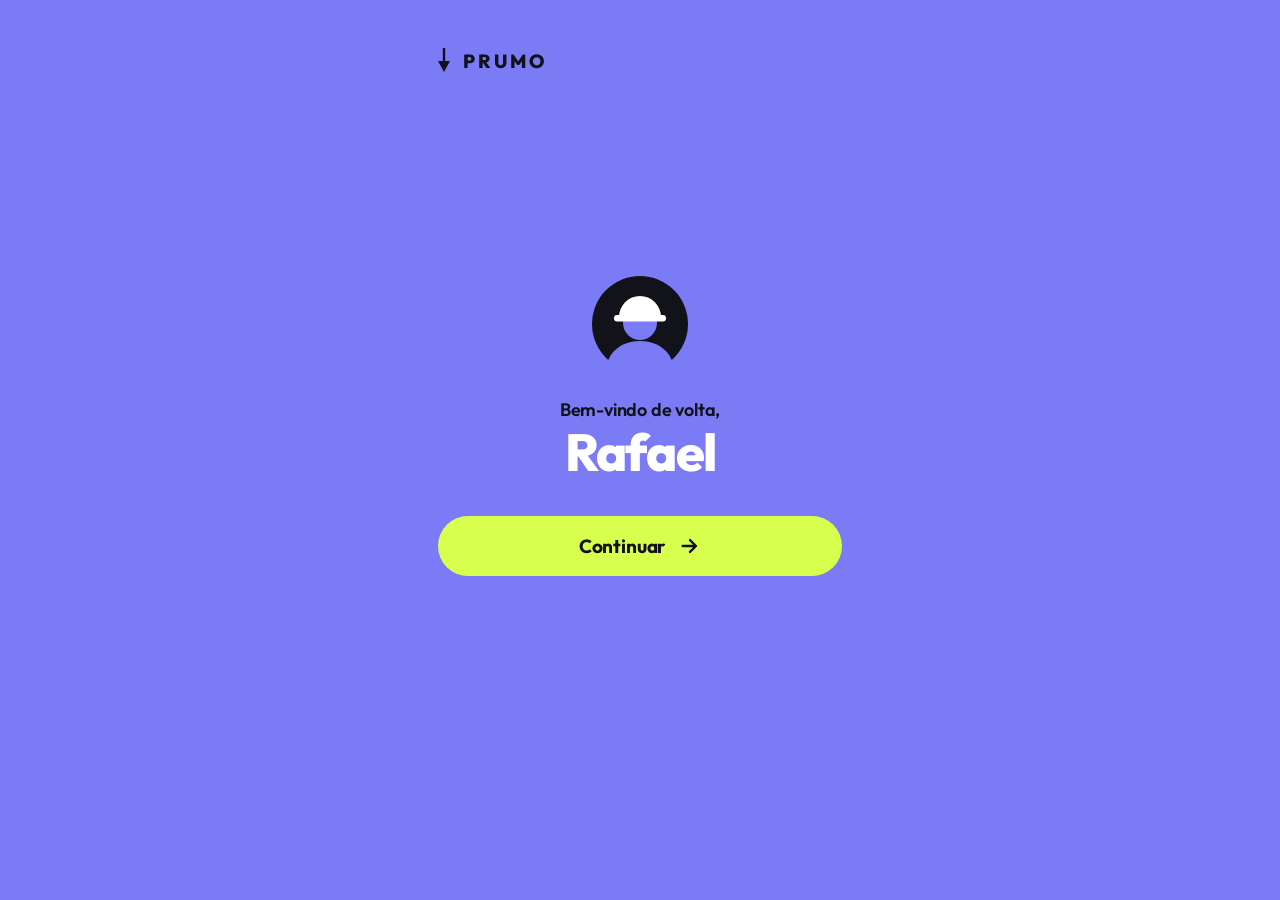
==== commit b9982fa7: "[feat] aproxima a HUD do LMS, tira o olhar automatico na re, baixa a velocidade e adiciona vibracao " ====
--- a/jogo/index.html
+++ b/jogo/index.html
@@ -5,14 +5,14 @@
     <meta charset="utf-8">
     <meta name="viewport"
         content="width=device-width, initial-scale=1, maximum-scale=1, user-scalable=no, viewport-fit=cover">
-    <meta name="theme-color" content="#14181C">
+    <meta name="theme-color" content="#12121A">
     <title>Simulador — Formação XR Empilhadeira</title>
     <meta name="description" content="Demonstração jogável da trilha de formação XR de operador de empilhadeira (NR-11).">
 
     <link rel="preconnect" href="https://fonts.googleapis.com">
     <link rel="preconnect" href="https://fonts.gstatic.com" crossorigin>
     <link
-        href="https://fonts.googleapis.com/css2?family=Barlow+Condensed:wght@500;600;700&family=IBM+Plex+Mono:wght@400;500;600&family=Outfit:wght@400;600;700;800&display=swap"
+        href="https://fonts.googleapis.com/css2?family=Outfit:wght@400;600;700;800&display=swap"
         rel="stylesheet">
     <link rel="stylesheet" href="./ui.css">
 
@@ -32,6 +32,12 @@
     <div id="fade"></div>
 
     <div id="overlay">
+
+        <!-- Placa violeta sob as telas do portal. Sem ela, um cross-fade entre
+             duas telas deixa as duas em opacidade parcial ao mesmo tempo e o
+             canvas escuro pisca por baixo. Também serve de cortina na ida e na
+             volta do simulador. -->
+        <div id="pr-plate"></div>
 
 
 
@@ -210,9 +216,14 @@
             </div>
 
             <div class="brandtag">
-                Formação XR · Empilhadeira<br>
-                <b>Demonstração jogável</b><br>
-                Base NR-11
+                <span class="bt-marca">
+                    <svg class="pr-mk" viewBox="0 0 20 26" aria-hidden="true">
+                        <path d="M10 0v13" stroke="currentColor" stroke-width="2.4" />
+                        <path d="M4 13h12l-6 11z" fill="currentColor" />
+                    </svg>
+                    <b>PRUMO</b>
+                </span>
+                <span class="bt-sub">Nível 05 · Carga</span>
             </div>
 
             <div class="chip" id="chip"></div>
--- a/jogo/ui.css
+++ b/jogo/ui.css
@@ -741,22 +741,38 @@
    TELA — BEM-VINDO DE VOLTA
    ===================================================================== */
 
+/* Bloco único centrado nos dois eixos. A versão anterior seguia o design ao
+   pé da letra — tudo alinhado à esquerda e o botão colado embaixo — e ficava
+   torto: avatar, saudação e nome em x=28, mas o avatar 7px fora do prumo dos
+   outros dois. Centrado, o vazio acima e abaixo é simétrico e a composição
+   lê como decisão em vez de sobra. */
 .pr-boas {
     flex: 1;
     min-height: 0;
+    overflow-y: auto;
     display: flex;
     flex-direction: column;
+    align-items: center;
+    justify-content: center;
+    text-align: center;
     padding: 0 28px calc(28px + env(safe-area-inset-bottom));
 }
 
-/* margin-top:auto acima do avatar e nada abaixo do nome: todo o vazio da
-   tela se acumula ANTES do bloco, e o botão fica no fim, óbvio. */
+/* A marca sai do fluxo: em coluna, ela empurrava o bloco ~37px abaixo do
+   centro real da tela — perto o bastante para parecer desalinhado e longe
+   o bastante para incomodar. */
+#scr-boas .pr-top {
+    position: absolute;
+    top: 0;
+    left: 0;
+    right: 0;
+    z-index: 1;
+}
+
 .pr-avatar-g {
-    margin-top: auto;
-    width: 83px;
-    height: 83px;
-    margin-bottom: 24px;
-    margin-left: 7px;
+    width: 96px;
+    height: 96px;
+    margin-bottom: 26px;
 }
 
 .pr-avatar-g svg {
@@ -775,10 +791,11 @@
 .pr-nome {
     font-size: clamp(40px, 13.3vw, 52px);
     font-weight: 800;
-    line-height: 1.27;
+    line-height: 1.12;
     letter-spacing: -.035em;
     color: var(--pr-papel);
-    margin-bottom: 18px;
+    margin-top: 2px;
+    margin-bottom: 34px;
     /* body tem user-select:none; o nome é editável ao trocar de operador */
     -webkit-user-select: text;
     user-select: text;
@@ -791,7 +808,6 @@
 }
 
 .pr-cta {
-    margin-top: auto;
     display: flex;
     align-items: center;
     justify-content: center;
@@ -1373,3 +1389,893 @@
         font-size: 8.5px;
     }
 }
+
+
+/* =====================================================================
+   PONTE — a cabine passa a falar PRUMO
+   Colar no FIM de jogo/ui.css. Nenhum nome de classe ou estado muda:
+   hud.js, mission.js e input.js continuam escrevendo is-ok / is-warn /
+   is-vaga / is-off / on / big. A ponte é 100% CSS (uma exceção opcional:
+   o gancho .is-limite no main.js, comentado no fim deste arquivo).
+
+   REGRA: se o elemento existe no galpão, é hazard. Se existe só na tela,
+   é PRUMO — placa tinta #12121A, acento lima #D8FF4E, Outfit.
+   Motivo medido: #F0B208 contra o concreto do galpão (#E6E3DC) = 1,48:1,
+   e #D8FF4E contra o mesmo concreto = 1,12:1. Só a tinta (14,5:1) garante
+   silhueta. Acento NUNCA encosta no mundo sem placa ou anel tinta atrás.
+   ===================================================================== */
+
+:root {
+    --hud-plate:  rgba(18, 18, 26, .92);
+    --hud-fio:    rgba(255, 255, 255, .12);
+    --hud-fraco:  rgba(255, 255, 255, .62);
+    --hud-fraco2: rgba(255, 255, 255, .42);
+    --hud-r:      20px;
+    --hud-r-sm:   16px;
+    --hud-sombra: 0 10px 30px rgba(18, 18, 26, .38);
+}
+
+/* Vinheta e corte no tinta do portal, não no ink da cabine. */
+#vig {
+    background: radial-gradient(ellipse 66% 62% at 50% 54%,
+            rgba(18, 18, 26, 0) 40%, rgba(18, 18, 26, .82) 100%);
+}
+
+#fade {
+    background: #12121A;
+}
+
+/* ---------- leitura de velocidade / garfo ---------- */
+
+.readout {
+    background: var(--hud-plate);
+    border: 1px solid var(--hud-fio);
+    border-radius: var(--hud-r);
+    padding: 14px 18px 15px;
+    min-width: 134px;
+    box-shadow: var(--hud-sombra);
+}
+
+.readout .k {
+    font-family: var(--pr-fonte);
+    font-size: 12px;
+    font-weight: 700;
+    letter-spacing: 0;
+    text-transform: none;
+    color: var(--hud-fraco2);
+    margin-bottom: 1px;
+}
+
+.readout .v {
+    font-family: var(--pr-fonte);
+    font-weight: 800;
+    font-size: 36px;
+    line-height: 1;
+    letter-spacing: -.035em;
+    color: var(--pr-papel);
+    font-variant-numeric: tabular-nums;
+    transition: color .12s linear;
+}
+
+.readout .v small {
+    font-size: 14px;
+    font-weight: 700;
+    letter-spacing: -.01em;
+    color: var(--hud-fraco2);
+    margin-left: 4px;
+}
+
+/* O readout atualiza a 10 Hz: sem largura fixa os dígitos proporcionais
+   do Outfit fazem a caixa pular a cada leitura. */
+#rSpeed,
+#rFork {
+    display: inline-block;
+    text-align: right;
+    min-width: 4ch;
+}
+
+.readout .div {
+    border-top: 1px solid rgba(255, 255, 255, .12);
+    margin: 12px 0 10px;
+}
+
+.readout .sub {
+    font-family: var(--pr-fonte);
+    font-weight: 800;
+    font-size: 22px;
+    line-height: 1;
+    letter-spacing: -.03em;
+    color: var(--pr-papel);
+    font-variant-numeric: tabular-nums;
+}
+
+/* ÚNICO hazard permanente do software: acima do limite de carga (6 km/h),
+   que a própria copy do chip já cita. Hazard vira ESTADO, não cor de base.
+   Motivo medido, não estético: contra o piso de concreto do galpão o hazard
+   tem 1,48:1 de contraste — gasto no estado permanente, ele não significava
+   nada quando o estado ficava perigoso. */
+.readout.is-limite {
+    border-color: rgba(240, 178, 8, .55);
+}
+
+.readout.is-limite .v {
+    color: var(--hazard);
+}
+
+/* ---------- lockup PRUMO dentro da cabine ---------- */
+
+.brandtag {
+    top: calc(14px + env(safe-area-inset-top));
+    right: 14px;
+    display: flex;
+    flex-direction: column;
+    align-items: flex-end;
+    gap: 2px;
+    background: var(--hud-plate);
+    border: 1px solid var(--hud-fio);
+    border-radius: var(--hud-r-sm);
+    padding: 9px 14px;
+    font-family: var(--pr-fonte);
+    font-size: 11px;
+    font-weight: 600;
+    letter-spacing: 0;
+    text-transform: none;
+    line-height: 1.25;
+    color: var(--hud-fraco2);
+    text-shadow: none;
+    box-shadow: var(--hud-sombra);
+}
+
+.bt-marca {
+    display: inline-flex;
+    align-items: center;
+    gap: 7px;
+    color: var(--pr-papel);
+}
+
+.bt-marca .pr-mk {
+    width: 11px;
+    height: 14px;
+}
+
+.bt-marca b {
+    font-size: 12px;
+    font-weight: 800;
+    letter-spacing: .14em;
+}
+
+/* compatibilidade com o markup atual, enquanto ele não for trocado */
+.brandtag b {
+    color: var(--pr-colete);
+    font-weight: 700;
+}
+
+.bt-marca b {
+    color: var(--pr-papel);
+}
+
+/* ---------- dicas de teclado (desktop) ---------- */
+
+.keyhints {
+    background: var(--hud-fio);
+    border: 1px solid var(--hud-fio);
+    border-radius: var(--pr-pill);
+    box-shadow: var(--hud-sombra);
+}
+
+.keyhints span {
+    background: var(--hud-plate);
+    padding: 10px 13px;
+    font-family: var(--pr-fonte);
+    font-size: 12px;
+    font-weight: 600;
+    letter-spacing: 0;
+    text-transform: none;
+    color: var(--hud-fraco2);
+}
+
+.keyhints span:first-child { padding-left: 18px; }
+.keyhints span:last-child  { padding-right: 18px; }
+
+.keyhints b {
+    color: var(--pr-colete);
+    font-weight: 800;
+}
+
+/* ---------- chip: a voz que ensina ----------
+   Nunca truncar instrução. Duas linhas centradas é melhor que reticências. */
+
+.chip {
+    font-family: var(--pr-fonte);
+    font-size: 13px;
+    font-weight: 600;
+    letter-spacing: 0;
+    text-transform: none;
+    background: var(--hud-plate);
+    border: 1px solid var(--hud-fio);
+    border-left: 1px solid var(--hud-fio);
+    border-radius: var(--pr-pill);
+    padding: 11px 18px;
+    color: var(--pr-papel);
+    box-shadow: var(--hud-sombra);
+    white-space: normal;
+    text-overflow: clip;
+    max-width: min(92vw, 34ch);
+    text-align: center;
+    line-height: 1.3;
+}
+
+.chip::before {
+    content: "";
+    display: inline-block;
+    vertical-align: 1px;
+    width: 8px;
+    height: 8px;
+    border-radius: 50%;
+    margin-right: 9px;
+    background: var(--hud-fraco2);
+}
+
+.chip.is-ok {
+    border-left-color: var(--hud-fio);
+    color: var(--pr-papel);
+}
+
+.chip.is-ok::before { background: var(--pr-colete); }
+
+.chip.is-warn {
+    border-left-color: var(--hud-fio);
+    color: var(--pr-papel);
+}
+
+/* o estado mais frequente do jogo: o hazard fica no disco, não na frase */
+.chip.is-warn::before { background: var(--hazard); }
+
+/* ---------- faixa de aviso ----------
+   Neutro é calmo. Positivo é lima (a mesma forma e cor do .pr-cta).
+   Campo hazard cheio fica só para risco — é o único amarelo que vence
+   um galpão amarelo, porque é área saturada e não traço fino. */
+
+.banner {
+    font-family: var(--pr-fonte);
+    font-size: 13.5px;
+    font-weight: 700;
+    letter-spacing: -.005em;
+    text-transform: none;
+    background: var(--pr-tinta);
+    color: var(--pr-papel);
+    border-radius: var(--pr-pill);
+    padding: 13px 22px;
+    white-space: normal;
+    text-overflow: clip;
+    max-width: min(90vw, 40ch);
+    text-align: center;
+    line-height: 1.25;
+    box-shadow: 0 0 0 2px var(--pr-tinta), 0 12px 34px rgba(18, 18, 26, .4);
+}
+
+.banner.is-ok {
+    background: var(--pr-colete);
+    color: var(--pr-tinta);
+}
+
+.banner.is-warn,
+.banner.is-risco {
+    background: var(--hazard);
+    color: var(--pr-tinta);
+}
+
+/* ---------- marcadores projetados ----------
+   Pior caso de contraste do projeto: flutuam sobre caixas bege (#B99760),
+   racks (#9A5F1E) e concreto claro. Placa tinta é obrigatória. */
+
+.mk-body {
+    background: var(--hud-plate);
+    border: 1px solid var(--hud-fio);
+    border-radius: var(--hud-r-sm);
+    padding: 9px 14px;
+    box-shadow: var(--hud-sombra);
+}
+
+.mk-lbl {
+    display: flex;
+    align-items: center;
+    gap: 7px;
+    font-family: var(--pr-fonte);
+    font-size: 13px;
+    font-weight: 800;
+    letter-spacing: .01em;
+    text-transform: none;
+    color: var(--pr-papel);
+}
+
+.mk-lbl::before {
+    content: "";
+    flex: none;
+    width: 7px;
+    height: 7px;
+    border-radius: 50%;
+    background: var(--pr-colete);
+}
+
+.mk-sub {
+    font-family: var(--pr-fonte);
+    font-size: 11.5px;
+    font-weight: 600;
+    letter-spacing: 0;
+    text-transform: none;
+    color: var(--hud-fraco2);
+    margin-top: 2px;
+    font-variant-numeric: tabular-nums;
+}
+
+/* O DESTINO inverte: campo lima com anel tinta. Seguro porque mission.js
+   usa UM marcador só, trocando o kind — nunca há dois competindo. */
+.marker.is-vaga .mk-body {
+    background: var(--pr-colete);
+    border-color: var(--pr-tinta);
+    box-shadow: 0 0 0 2px var(--pr-tinta), var(--hud-sombra);
+}
+
+.marker.is-vaga .mk-lbl { color: var(--pr-tinta); }
+.marker.is-vaga .mk-lbl::before { background: var(--pr-tinta); }
+.marker.is-vaga .mk-sub { color: rgba(18, 18, 26, .62); }
+
+/* A seta era o pior bug de contraste: triângulo chapado sem placa nenhuma,
+   1,48:1 contra o concreto. Lima + contorno tinta desenhado por sombra. */
+.mk-arrow {
+    border-bottom-color: var(--pr-colete);
+    filter: drop-shadow(0 0 1.5px #12121A) drop-shadow(0 0 3px rgba(18, 18, 26, .9));
+}
+
+/* Fora de quadro: mantém a distância visível — é justo quando ela importa. */
+.marker.is-off .mk-body { padding: 7px 12px; }
+.marker.is-off .mk-lbl  { font-size: 12px; }
+.marker.is-off .mk-sub  { display: block; }
+
+/* ---------- console de toque ---------- */
+
+body.portrait .deck {
+    background: var(--pr-tinta);
+    border-top: 1px solid rgba(255, 255, 255, .08);
+}
+
+.deck-stick {
+    border: 1px solid rgba(255, 255, 255, .10);
+    border-radius: var(--pr-r-card);
+    background: rgba(255, 255, 255, .04);
+}
+
+.deck-k {
+    bottom: 12px;
+    font-family: var(--pr-fonte);
+    font-size: 12px;
+    font-weight: 700;
+    letter-spacing: 0;
+    text-transform: none;
+    color: rgba(255, 255, 255, .38);
+}
+
+.stick {
+    border: 1.5px solid rgba(255, 255, 255, .16);
+    background: rgba(255, 255, 255, .05);
+}
+
+.stick.on { border-color: rgba(216, 255, 78, .55); }
+
+/* mesmo gesto do .pr-play do portal: círculo lima = onde se toca */
+.stick i {
+    background: var(--pr-colete);
+    box-shadow: 0 6px 18px rgba(18, 18, 26, .55);
+}
+
+.deck-btns { gap: 9px; }
+
+/* .tbtn é a .pr-aba da cabine: pílula, 56px, inverte quando ativa. */
+.tbtn {
+    min-height: 56px;
+    gap: 1px;
+    font-family: var(--pr-fonte);
+    font-size: 13px;
+    font-weight: 700;
+    letter-spacing: -.01em;
+    text-transform: none;
+    background: var(--pr-tinta);
+    border: 1px solid rgba(255, 255, 255, .16);
+    border-radius: var(--pr-pill);
+    color: var(--pr-papel);
+}
+
+.tbtn em {
+    font-size: 11px;
+    font-weight: 600;
+    letter-spacing: 0;
+    color: rgba(255, 255, 255, .5);
+}
+
+/* No nível 5 o verbo é o garfo: os dois botões que importam são os únicos
+   claros. Hierarquia de interface resolvendo problema de gameplay. */
+.tbtn.big {
+    background: var(--pr-papel);
+    border-color: var(--pr-papel);
+    color: var(--pr-tinta);
+    font-size: 22px;
+}
+
+.tbtn.big em {
+    font-size: 11px;
+    color: rgba(18, 18, 26, .6);
+}
+
+/* .on DEPOIS de .big de propósito: mesma especificidade, ordem decide. */
+.tbtn.on {
+    background: var(--pr-colete);
+    border-color: var(--pr-colete);
+    color: var(--pr-tinta);
+    font-weight: 800;
+}
+
+.tbtn.on em { color: rgba(18, 18, 26, .65); }
+
+/* ---------- cartão final: PRUMO puro ----------
+   É o instante em que o jogador para de ser operador e volta a ser aluno.
+   O scrim violeta faz o campo do portal reaparecer por cima do galpão
+   congelado — a plataforma engolindo a máquina de volta. */
+
+#card {
+    background: rgba(122, 123, 245, .92);
+}
+
+@supports (backdrop-filter: blur(2px)) {
+    #card { backdrop-filter: blur(3px); }
+}
+
+.card-box {
+    max-width: 430px;
+    background: var(--pr-papel);
+    color: var(--pr-tinta);
+    border-top: 0;
+    border-radius: var(--pr-r-card);
+    padding: 28px 26px 26px;
+    box-shadow: 0 24px 60px rgba(18, 18, 26, .35);
+}
+
+/* a pílula .pr-norma, citada literalmente */
+.card-lbl {
+    display: inline-block;
+    background: var(--pr-tinta);
+    color: var(--pr-colete);
+    border-radius: var(--pr-pill);
+    padding: 5px 13px;
+    font-family: var(--pr-fonte);
+    font-size: 13px;
+    font-weight: 700;
+    letter-spacing: .06em;
+    text-transform: none;
+    margin-bottom: 16px;
+}
+
+.card-box h2 {
+    font-family: var(--pr-fonte);
+    font-weight: 800;
+    font-size: 32px;
+    line-height: 1.04;
+    letter-spacing: -.035em;
+    text-transform: none;
+    margin-bottom: 18px;
+}
+
+.cr {
+    padding: 11px 0;
+    border-bottom: 1px solid rgba(18, 18, 26, .10);
+}
+
+.cr span {
+    font-family: var(--pr-fonte);
+    font-size: 14px;
+    font-weight: 600;
+    letter-spacing: 0;
+    text-transform: none;
+    color: rgba(18, 18, 26, .55);
+}
+
+.cr b {
+    font-family: var(--pr-fonte);
+    font-size: 21px;
+    font-weight: 800;
+    letter-spacing: -.03em;
+    font-variant-numeric: tabular-nums;
+}
+
+.card-foot {
+    font-family: var(--pr-fonte);
+    font-size: 13px;
+    font-weight: 600;
+    letter-spacing: 0;
+    text-transform: none;
+    color: rgba(18, 18, 26, .55);
+    line-height: 1.45;
+    margin-top: 16px;
+}
+
+.card-act {
+    gap: 10px;
+    margin-top: 22px;
+}
+
+.card-btn {
+    display: inline-flex;
+    align-items: center;
+    justify-content: center;
+    min-height: 54px;
+    padding: 0 18px;
+    font-family: var(--pr-fonte);
+    font-size: 16px;
+    font-weight: 700;
+    letter-spacing: -.01em;
+    text-transform: none;
+    border-radius: var(--pr-pill);
+}
+
+/* Regras por ID: funcionam com a classe .ghost onde ela está hoje.
+   "Voltar à trilha" é a primária — é a ação que reencena a venda. */
+#btTrilha {
+    background: var(--pr-tinta);
+    color: var(--pr-colete);
+    border: 0;
+}
+
+#btRepetir {
+    background: transparent;
+    color: var(--pr-tinta);
+    border: 2px solid rgba(18, 18, 26, .16);
+}
+
+/* ---------- falhar bonito, também em PRUMO ----------
+   Obrigatório: com Barlow e Plex fora do <link>, --display cai em Impact. */
+
+#nowebgl {
+    background: var(--pr-papel);
+    color: var(--pr-tinta);
+    font-family: var(--pr-fonte);
+}
+
+#nowebgl .box {
+    border-left: 0;
+    border-radius: var(--pr-r-card);
+    background: rgba(18, 18, 26, .05);
+    padding: 30px 32px;
+}
+
+#nowebgl .lbl {
+    display: inline-block;
+    background: var(--pr-tinta);
+    color: var(--pr-colete);
+    border-radius: var(--pr-pill);
+    padding: 5px 13px;
+    font-family: var(--pr-fonte);
+    font-size: 13px;
+    font-weight: 700;
+    letter-spacing: .06em;
+    text-transform: none;
+    margin-bottom: 14px;
+}
+
+#nowebgl h1 {
+    font-family: var(--pr-fonte);
+    font-weight: 800;
+    font-size: 32px;
+    line-height: 1.04;
+    letter-spacing: -.035em;
+    text-transform: none;
+    margin-bottom: 12px;
+}
+
+#nowebgl p {
+    font-size: 15px;
+    font-weight: 500;
+    color: rgba(18, 18, 26, .62);
+    line-height: 1.5;
+    margin-bottom: 20px;
+}
+
+#nowebgl a {
+    display: inline-flex;
+    align-items: center;
+    min-height: 52px;
+    padding: 0 22px;
+    font-family: var(--pr-fonte);
+    font-size: 16px;
+    font-weight: 700;
+    letter-spacing: -.01em;
+    text-transform: none;
+    background: var(--pr-tinta);
+    color: var(--pr-colete);
+    border-radius: var(--pr-pill);
+}
+
+@media (max-width: 720px) {
+    .readout { padding: 12px 15px 13px; min-width: 120px; }
+    .readout .v { font-size: 31px; }
+    .brandtag { font-size: 10.5px; padding: 8px 12px; }
+}
+
+
+
+/* =====================================================================
+   MOVIMENTO — a terceira camada
+   Os tokens --pr-* são o portal, os sem prefixo são a cabine. Estes
+   (--mv-*) são de propósito COMPARTILHADOS: é onde os dois sistemas
+   falam a mesma língua. Cor e tipografia continuam discordando; a
+   física, não. Portal se move 26px em 240ms; a cabine se move 10px em
+   200ms. Mesma mão, amplitude menor.
+   Anima só transform e opacity. Sem exceção.
+   ===================================================================== */
+
+:root {
+    --mv-entra: cubic-bezier(.14, .8, .26, 1);   /* desacelera e assenta, sem overshoot */
+    --mv-sai:   cubic-bezier(.4, 0, .9, .35);    /* acelera embora */
+    --mv-firme: cubic-bezier(.3, .7, .3, 1);     /* estados e pressão */
+
+    --mv-toque: 40ms;    /* descida do botão: tem que colar no dedo */
+    --mv-solta: 200ms;   /* subida do botão */
+    --mv-saida: 160ms;   /* tela que sai */
+    --mv-tela:  240ms;   /* tela que entra */
+    --mv-mundo: 420ms;   /* portal <-> cabine */
+    --mv-passo: 36ms;    /* escalonamento */
+}
+
+/* ---------- a placa: o violeta que nunca pisca ----------
+   Vai no HTML, dentro de #overlay, ANTES da primeira <section class="screen pr">:
+       <div id="pr-plate"></div>
+   #overlay já é pointer-events:none e a placa não reverte isso, então
+   ela nunca rouba toque, nem em opacidade 1. */
+
+#pr-plate {
+    position: absolute;
+    inset: 0;
+    z-index: 13;                 /* acima do cartão (12), abaixo das telas (14) */
+    background: var(--pr-violeta);
+}
+
+.screen.pr {
+    background: transparent;     /* o fundo agora é a placa */
+}
+
+body:not(.em-jogo) #pr-plate { animation: mvPlacaEntra 300ms var(--mv-entra) backwards; }
+body.em-jogo      #pr-plate { animation: mvPlacaSai var(--mv-mundo) 60ms var(--mv-sai) both; }
+
+/* link direto para #/simulador: nasce sem placa, sem lampejo violeta */
+html.direto #pr-plate { animation: none; opacity: 0; }
+
+@keyframes mvPlacaEntra { from { opacity: 0 } to { opacity: 1 } }
+@keyframes mvPlacaSai   { from { opacity: 1 } to { opacity: 0 } }
+
+/* ---------- troca de tela ----------
+   Z = mudou de profundidade (Continuar, Sair, entrar no simulador).
+   X = irmãs (as três abas). */
+
+.screen.pr.is-active {
+    display: flex;
+    animation-duration: var(--mv-tela);
+    animation-timing-function: var(--mv-entra);
+    animation-fill-mode: backwards;   /* NUNCA both: brigaria com o :active */
+}
+
+.screen.pr.is-leaving {
+    display: flex;
+    pointer-events: none;
+    animation-duration: var(--mv-saida);
+    animation-timing-function: var(--mv-sai);
+    animation-fill-mode: both;
+}
+
+.v-dir.is-active     { --mv-dx:  26px; animation-name: mvTelaEntraX }
+.v-dir.is-leaving    { --mv-dx: -18px; animation-name: mvTelaSaiX }
+.v-esq.is-active     { --mv-dx: -26px; animation-name: mvTelaEntraX }
+.v-esq.is-leaving    { --mv-dx:  18px; animation-name: mvTelaSaiX }
+
+.v-frente.is-active  { --mv-sc: .955; animation-name: mvTelaEntraZ }
+.v-frente.is-leaving { --mv-sc: 1.05; animation-name: mvTelaSaiZ }
+.v-tras.is-active    { --mv-sc: 1.04; animation-name: mvTelaEntraZ }
+.v-tras.is-leaving   { --mv-sc: .96;  animation-name: mvTelaSaiZ }
+
+/* entrar no simulador: mesma gramática do "Continuar", só que mais longe */
+.v-mundo.is-leaving  { --mv-sc: 1.12; animation-name: mvTelaSaiZ; animation-duration: 300ms }
+
+@keyframes mvTelaEntraX {
+    from { opacity: 0; transform: translate3d(var(--mv-dx), 0, 0) }
+    to   { opacity: 1; transform: none }
+}
+@keyframes mvTelaSaiX {
+    0%   { opacity: 1; transform: none }
+    45%  { opacity: 0 }                       /* mata o texto duplo cedo */
+    100% { opacity: 0; transform: translate3d(var(--mv-dx), 0, 0) }
+}
+@keyframes mvTelaEntraZ {
+    from { opacity: 0; transform: scale(var(--mv-sc)) }
+    to   { opacity: 1; transform: none }
+}
+@keyframes mvTelaSaiZ {
+    0%   { opacity: 1; transform: none }
+    45%  { opacity: 0 }
+    100% { opacity: 0; transform: scale(var(--mv-sc)) }
+}
+
+/* ---------- conteúdo escalonado ----------
+   Uma camada animada por subárvore. .pr-curso anima, os filhos dela não. */
+
+.screen.pr.is-active .pr-avatar-g,
+.screen.pr.is-active .pr-ola,
+.screen.pr.is-active .pr-nome,
+.screen.pr.is-active .pr-cta,
+.screen.pr.is-active .pr-curso,
+.screen.pr.is-active .pr-atual,
+.screen.pr.is-active .pr-corpo-topo > .pr-norma,
+#scr-trilha.is-active .pr-titulo,
+.screen.pr.is-active .pr-cab,
+.screen.pr.is-active .pr-kpi,
+.screen.pr.is-active .pr-alunos,
+.screen.pr.is-active .pr-nv {
+    animation: mvSobe 220ms var(--mv-entra) backwards;
+    animation-delay: calc(60ms + var(--i, 0) * var(--mv-passo));
+}
+
+@keyframes mvSobe {
+    from { opacity: 0; transform: translate3d(0, 10px, 0) }
+    to   { opacity: 1; transform: none }
+}
+
+#scr-boas.is-active .pr-ola,
+#scr-boas.is-active .pr-nome   { --i: 1 }
+#scr-boas.is-active .pr-cta    { --i: 2 }     /* a ação chega por último */
+#scr-inicio.is-active .pr-atual { --i: 1.6 }
+#scr-turma.is-active .pr-kpi:nth-child(2) { --i: 1 }
+#scr-turma.is-active .pr-kpi:nth-child(3) { --i: 2 }
+#scr-turma.is-active .pr-alunos { --i: 3 }
+/* .pr-nv recebe --i do JS (ver bloco no fim) */
+
+/* ---------- barra de abas ----------
+   Entra sozinha: hidden -> flex reinicia a animação. Só entre boas/sim e
+   as abas; trocar de aba não mexe nela, e é isso que dá âncora ao
+   deslizamento lateral. */
+
+.pr-abas { animation: mvAbasEntra 260ms 120ms var(--mv-entra) backwards }
+.pr-abas.mv-sai { animation: mvAbasSai 200ms var(--mv-sai) both; pointer-events: none }
+
+@keyframes mvAbasEntra {
+    from { opacity: 0; transform: translate3d(0, 100%, 0) }
+    to   { opacity: 1; transform: none }
+}
+@keyframes mvAbasSai {
+    to { opacity: 0; transform: translate3d(0, 100%, 0) }
+}
+
+/* recompensa da seleção: só o ícone, 21px, custo zero */
+.pr-aba.on svg { animation: mvPop 280ms var(--mv-firme) }
+@keyframes mvPop {
+    0%   { transform: none }
+    40%  { transform: scale(1.16) }
+    100% { transform: none }
+}
+
+/* ---------- pressão: um gesto só, dos dois lados da fronteira ----------
+   Escala inversamente proporcional ao tamanho. Descida rápida (cola no
+   dedo), subida lenta (não pisca). */
+
+.pr-cta,
+.pr-atual,
+.pr-nv.agora,
+.pr-aba,
+.tbtn {
+    transition: transform var(--mv-solta) var(--mv-entra);
+}
+
+.pr-cta:active,
+.pr-atual:active,
+.pr-nv.agora:active,
+.pr-aba:active,
+.tbtn.on {
+    transition-duration: var(--mv-toque);
+    transition-timing-function: var(--mv-sai);
+}
+
+.pr-cta:active     { transform: scale(.975) }   /* substitui o translateY(2px) */
+.pr-atual:active   { transform: scale(.985) }
+.pr-nv.agora:active { transform: scale(.985) }
+.pr-aba:active     { transform: scale(.94) }
+/* no console use .on (input.js já liga no pointerdown): :active briga com
+   pointer capture e touch-action:none */
+.tbtn.on           { transform: scale(.94) }
+
+/* ---------- o anel do play, reescrito em transform ----------
+   prPulso animava box-shadow: repaint por frame, infinito, com o WebGL
+   rodando atrás. Substituir o bloco @keyframes prPulso e a linha
+   `animation: prPulso ...` de .pr-play por isto. */
+
+.pr-play { position: relative; animation: none }
+.pr-play::after {
+    content: '';
+    position: absolute;
+    inset: 0;
+    border-radius: 50%;
+    border: 2px solid var(--pr-colete);
+    animation: mvAnel 2.8s var(--mv-sai) 1.2s infinite;
+}
+@keyframes mvAnel {
+    0%, 72% { opacity: .5; transform: scale(1) }
+    100%    { opacity: 0;  transform: scale(1.46) }
+}
+
+/* ---------- a HUD se monta, não aparece ----------
+   Tudo pendurado em body.em-jogo. Como body:not(.em-jogo) .hud é
+   display:none, o none->block reinicia as animações a cada entrada.
+   Zero JS. Amplitude da cabine: 10-14px, não 26px.
+   Nada disto encosta em .chip, .banner ou .marker — os três já usam
+   transform para se posicionar. */
+
+body.em-jogo .readout  { --mv-dx: -10px; animation: mvHudX 200ms 300ms var(--mv-entra) backwards }
+body.em-jogo .brandtag { --mv-dx:  10px; animation: mvHudX 200ms 340ms var(--mv-entra) backwards }
+body.em-jogo .deck     { animation: mvHudY 240ms 240ms var(--mv-entra) backwards }
+body.em-jogo .keyhints { animation: mvHudY 200ms 420ms var(--mv-entra) backwards }
+
+@keyframes mvHudX {
+    from { opacity: 0; transform: translate3d(var(--mv-dx), 0, 0) }
+    to   { opacity: 1; transform: none }
+}
+@keyframes mvHudY {
+    from { opacity: 0; transform: translate3d(0, 14px, 0) }
+    to   { opacity: 1; transform: none }
+}
+
+/* ---------- cartão de resultado ----------
+   #card usa hidden: display none->flex reinicia sozinho. */
+
+#card          { animation: mvPlacaEntra 200ms var(--mv-entra) backwards }
+#card .card-box { animation: mvCartao 300ms 70ms var(--mv-entra) backwards }
+#card .cr {
+    animation: mvSobe 200ms var(--mv-entra) backwards;
+    animation-delay: calc(200ms + var(--i, 0) * 40ms);
+}
+@keyframes mvCartao {
+    from { opacity: 0; transform: translate3d(0, 16px, 0) scale(.985) }
+    to   { opacity: 1; transform: none }
+}
+
+/* ---------- movimento reduzido ----------
+   Não é "animation: none". Corte seco entre violeta chapado e um mundo 3D
+   em movimento é PIOR para quem tem sensibilidade vestibular. O que
+   incomoda é deslocamento, não luminosidade: some o movimento, fica o
+   fade. Redefinir o @keyframes pelo nome é o único jeito confiável — um
+   seletor universal perderia para as regras de classe que definem --mv-dx. */
+
+@media (prefers-reduced-motion: reduce) {
+    :root {
+        --mv-tela: 130ms;
+        --mv-saida: 110ms;
+        --mv-mundo: 220ms;
+        --mv-passo: 0ms;
+    }
+
+    @keyframes mvTelaEntraX { from { opacity: 0 } to { opacity: 1 } }
+    @keyframes mvTelaEntraZ { from { opacity: 0 } to { opacity: 1 } }
+    @keyframes mvTelaSaiX   { from { opacity: 1 } to { opacity: 0 } }
+    @keyframes mvTelaSaiZ   { from { opacity: 1 } to { opacity: 0 } }
+    @keyframes mvSobe       { from { opacity: 0 } to { opacity: 1 } }
+    @keyframes mvHudX       { from { opacity: 0 } to { opacity: 1 } }
+    @keyframes mvHudY       { from { opacity: 0 } to { opacity: 1 } }
+    @keyframes mvCartao     { from { opacity: 0 } to { opacity: 1 } }
+    @keyframes mvAbasEntra  { from { opacity: 0 } to { opacity: 1 } }
+    @keyframes mvAbasSai    { to   { opacity: 0 } }
+
+    .pr-cta:active,
+    .pr-atual:active,
+    .pr-nv.agora:active,
+    .pr-aba:active,
+    .tbtn.on { transform: none }
+
+    .pr-play::after,
+    .pr-aba.on svg { animation: none }
+}
+
+
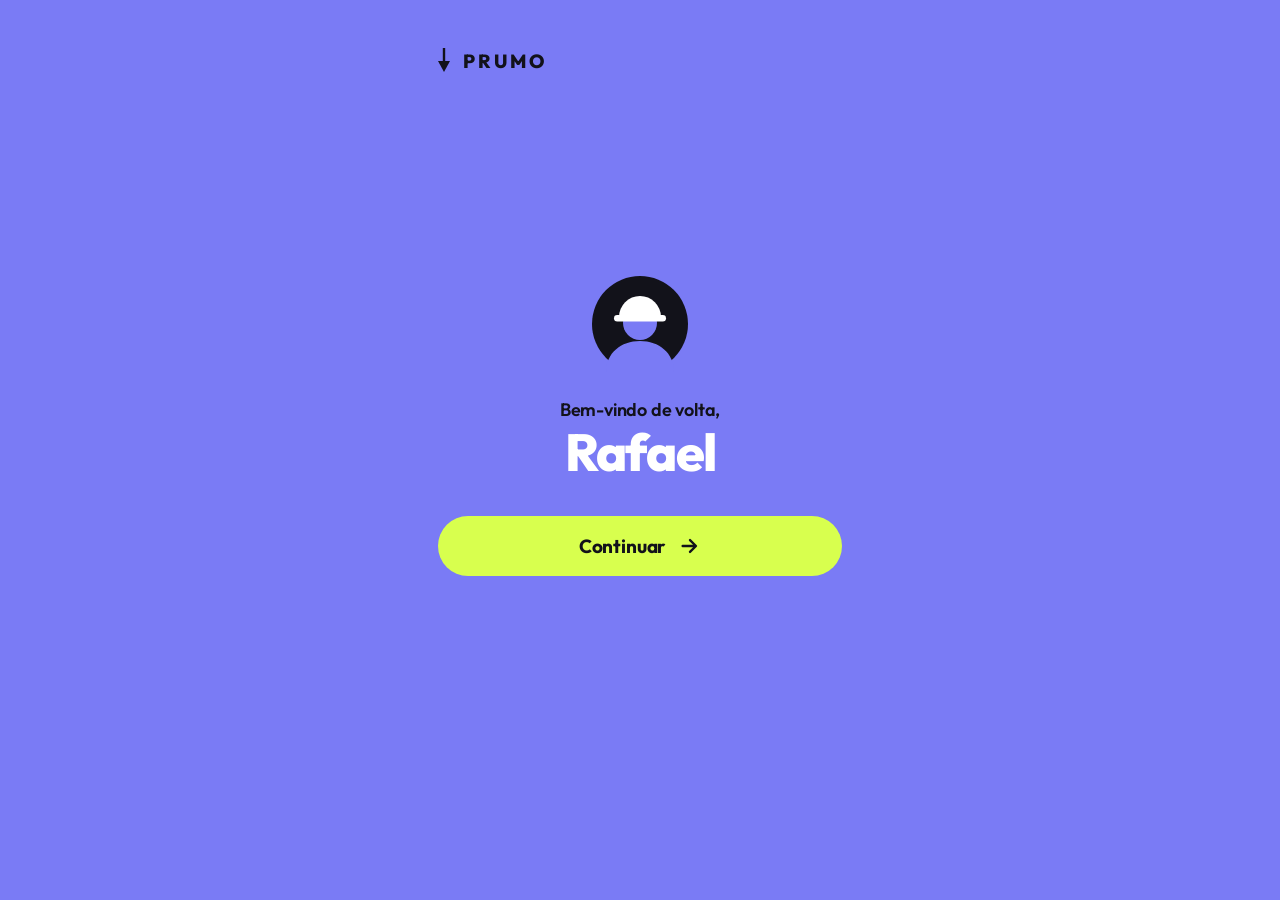
==== commit 88d93f21: "[chore] versiona o link do css para furar o cache de 10 min do Pages" ====
--- a/jogo/index.html
+++ b/jogo/index.html
@@ -14,7 +14,10 @@
     <link
         href="https://fonts.googleapis.com/css2?family=Outfit:wght@400;600;700;800&display=swap"
         rel="stylesheet">
-    <link rel="stylesheet" href="./ui.css">
+    <!-- O Pages manda Cache-Control: max-age=600, então o navegador segura o
+         CSS antigo por até 10 minutos e a correção parece não ter subido.
+         Bumpar este número a cada mudança de estilo resolve na hora. -->
+    <link rel="stylesheet" href="./ui.css?v=9">
 
     <!-- Three.js vendorizado no repo: rede de reunião corporativa não derruba a demo.
          Trocar por CDN = mudar só este valor. -->
--- a/jogo/ui.css
+++ b/jogo/ui.css
@@ -2023,6 +2023,9 @@
     --mv-tela:  240ms;   /* tela que entra */
     --mv-mundo: 420ms;   /* portal <-> cabine */
     --mv-passo: 36ms;    /* escalonamento */
+    --mv-empurra: 300ms; /* deslizamento lateral entre irmãs */
+    --mv-sequencia: 260ms; /* saída, antes da entrada, na mudança de profundidade */
+    --mv-desliza: cubic-bezier(.32, .72, 0, 1);   /* curva de empurrão */
 }
 
 /* ---------- a placa: o violeta que nunca pisca ----------
@@ -2043,7 +2046,13 @@
 }
 
 body:not(.em-jogo) #pr-plate { animation: mvPlacaEntra 300ms var(--mv-entra) backwards; }
-body.em-jogo      #pr-plate { animation: mvPlacaSai var(--mv-mundo) 60ms var(--mv-sai) both; }
+/* A placa sai DEPOIS de a cabine estar montada, não junto.
+   Em retrato o canvas ocupa só a metade de cima; a metade de baixo é o console.
+   Dissolvendo o violeta antes de o console chegar, a faixa inferior virava o
+   fundo escuro do body por meio segundo — a tela "ficava preta e depois o menu
+   subia". Como a placa está acima da HUD (z 13), a cabine se monta escondida
+   atrás dela e o violeta só abre no fim. */
+body.em-jogo      #pr-plate { animation: mvPlacaSai 340ms 320ms var(--mv-sai) both; }
 
 /* link direto para #/simulador: nasce sem placa, sem lampejo violeta */
 html.direto #pr-plate { animation: none; opacity: 0; }
@@ -2051,89 +2060,99 @@
 @keyframes mvPlacaEntra { from { opacity: 0 } to { opacity: 1 } }
 @keyframes mvPlacaSai   { from { opacity: 1 } to { opacity: 0 } }
 
-/* ---------- troca de tela ----------
-   Z = mudou de profundidade (Continuar, Sair, entrar no simulador).
-   X = irmãs (as três abas). */
-
-.screen.pr.is-active {
-    display: flex;
-    animation-duration: var(--mv-tela);
-    animation-timing-function: var(--mv-entra);
-    animation-fill-mode: backwards;   /* NUNCA both: brigaria com o :active */
-}
-
+/* ---------- troca de tela: EMPURRÃO, não fade ----------
+   A versão anterior desvanecia a tela inteira (opacidade 0→1 no container).
+   Fade de tela cheia é exatamente o que o olho lê como "página recarregando":
+   por um instante não existe conteúdo nenhum, e o cérebro conclui atualização.
+   Aqui nada muda de opacidade. As duas telas deslizam juntas, na mesma direção
+   e no mesmo tempo — uma empurra a outra. Como o violeta vem da placa por
+   baixo, o fundo é constante e não há como piscar.
+
+   Eixos: X entre telas irmãs (as três abas) · Y quando muda de profundidade,
+   e aí o conteúdo novo sobe de baixo. */
+
+.screen.pr.is-active,
 .screen.pr.is-leaving {
     display: flex;
+    animation-duration: var(--mv-empurra);
+    animation-timing-function: var(--mv-desliza);
+    animation-fill-mode: both;
+    will-change: transform;
+}
+
+.screen.pr.is-leaving {
     pointer-events: none;
-    animation-duration: var(--mv-saida);
-    animation-timing-function: var(--mv-sai);
-    animation-fill-mode: both;
-}
-
-.v-dir.is-active     { --mv-dx:  26px; animation-name: mvTelaEntraX }
-.v-dir.is-leaving    { --mv-dx: -18px; animation-name: mvTelaSaiX }
-.v-esq.is-active     { --mv-dx: -26px; animation-name: mvTelaEntraX }
-.v-esq.is-leaving    { --mv-dx:  18px; animation-name: mvTelaSaiX }
-
-.v-frente.is-active  { --mv-sc: .955; animation-name: mvTelaEntraZ }
-.v-frente.is-leaving { --mv-sc: 1.05; animation-name: mvTelaSaiZ }
-.v-tras.is-active    { --mv-sc: 1.04; animation-name: mvTelaEntraZ }
-.v-tras.is-leaving   { --mv-sc: .96;  animation-name: mvTelaSaiZ }
-
-/* entrar no simulador: mesma gramática do "Continuar", só que mais longe */
-.v-mundo.is-leaving  { --mv-sc: 1.12; animation-name: mvTelaSaiZ; animation-duration: 300ms }
-
-@keyframes mvTelaEntraX {
-    from { opacity: 0; transform: translate3d(var(--mv-dx), 0, 0) }
+}
+
+/* irmãs: entra de um lado, a que sai vai para o outro */
+.v-dir.is-active     { --mv-de:  100%; --mv-para: 0; animation-name: mvEntraX }
+.v-dir.is-leaving    { --mv-de: 0; --mv-para: -100%; animation-name: mvSaiX }
+.v-esq.is-active     { --mv-de: -100%; --mv-para: 0; animation-name: mvEntraX }
+.v-esq.is-leaving    { --mv-de: 0; --mv-para:  100%; animation-name: mvSaiX }
+
+/* profundidade: SEQUENCIAL, não simultâneo.
+   Nas irmãs o empurrão lado a lado funciona porque as duas telas se tocam. Na
+   mudança de profundidade não: as duas se sobrepondo lia como piscada, mesmo
+   sem opacidade nenhuma. Aqui a tela velha desce e SAI inteira primeiro, e só
+   então a nova entra — a espera é o que faz o olho ver duas coisas separadas
+   em vez de uma troca instantânea. */
+.screen.pr.v-frente.is-leaving { --mv-de: 0; --mv-para: 100%; animation-name: mvSaiY;
+                       animation-duration: var(--mv-sequencia) }
+.screen.pr.v-frente.is-active  { --mv-de: -100%; --mv-para: 0; animation-name: mvEntraY;
+                       animation-delay: var(--mv-sequencia) }
+
+.screen.pr.v-tras.is-leaving   { --mv-de: 0; --mv-para: -100%; animation-name: mvSaiY;
+                       animation-duration: var(--mv-sequencia) }
+.screen.pr.v-tras.is-active    { --mv-de: 100%; --mv-para: 0; animation-name: mvEntraY;
+                       animation-delay: var(--mv-sequencia) }
+
+/* entrar no simulador: o portal sai por cima e a placa dissolve atrás */
+.screen.pr.v-mundo.is-leaving  { --mv-de: 0; --mv-para: 100%; animation-name: mvSaiY;
+                       animation-duration: var(--mv-sequencia) }
+
+/* Entrada e saída PRECISAM de nomes diferentes. Com o mesmo nome, trocar só as
+   custom properties não reinicia a animação: a tela que sai mantinha a
+   animação de entrada já concluída e ficava parada no lugar. */
+@keyframes mvEntraX {
+    from { transform: translate3d(var(--mv-de), 0, 0) }
+    to   { transform: translate3d(var(--mv-para), 0, 0) }
+}
+@keyframes mvSaiX {
+    from { transform: translate3d(var(--mv-de), 0, 0) }
+    to   { transform: translate3d(var(--mv-para), 0, 0) }
+}
+@keyframes mvEntraY {
+    from { transform: translate3d(0, var(--mv-de), 0) }
+    to   { transform: translate3d(0, var(--mv-para), 0) }
+}
+@keyframes mvSaiY {
+    from { transform: translate3d(0, var(--mv-de), 0) }
+    to   { transform: translate3d(0, var(--mv-para), 0) }
+}
+
+/* ---------- conteúdo ----------
+   O escalonamento por elemento saiu. Com a tela inteira deslizando, animar
+   cada bloco por dentro é um segundo movimento com timing diferente — é a
+   outra metade da sensação de "tela sendo remontada". Uma coisa se move: a
+   tela. Só a primeira aparição do portal escalona, porque ali não há
+   deslizamento nenhum para competir. */
+
+html.primeira #scr-boas.is-active .pr-avatar-g,
+html.primeira #scr-boas.is-active .pr-ola,
+html.primeira #scr-boas.is-active .pr-nome,
+html.primeira #scr-boas.is-active .pr-cta {
+    animation: mvSobe 260ms var(--mv-entra) backwards;
+    animation-delay: calc(80ms + var(--i, 0) * 60ms);
+}
+
+@keyframes mvSobe {
+    from { opacity: 0; transform: translate3d(0, 14px, 0) }
     to   { opacity: 1; transform: none }
 }
-@keyframes mvTelaSaiX {
-    0%   { opacity: 1; transform: none }
-    45%  { opacity: 0 }                       /* mata o texto duplo cedo */
-    100% { opacity: 0; transform: translate3d(var(--mv-dx), 0, 0) }
-}
-@keyframes mvTelaEntraZ {
-    from { opacity: 0; transform: scale(var(--mv-sc)) }
-    to   { opacity: 1; transform: none }
-}
-@keyframes mvTelaSaiZ {
-    0%   { opacity: 1; transform: none }
-    45%  { opacity: 0 }
-    100% { opacity: 0; transform: scale(var(--mv-sc)) }
-}
-
-/* ---------- conteúdo escalonado ----------
-   Uma camada animada por subárvore. .pr-curso anima, os filhos dela não. */
-
-.screen.pr.is-active .pr-avatar-g,
-.screen.pr.is-active .pr-ola,
-.screen.pr.is-active .pr-nome,
-.screen.pr.is-active .pr-cta,
-.screen.pr.is-active .pr-curso,
-.screen.pr.is-active .pr-atual,
-.screen.pr.is-active .pr-corpo-topo > .pr-norma,
-#scr-trilha.is-active .pr-titulo,
-.screen.pr.is-active .pr-cab,
-.screen.pr.is-active .pr-kpi,
-.screen.pr.is-active .pr-alunos,
-.screen.pr.is-active .pr-nv {
-    animation: mvSobe 220ms var(--mv-entra) backwards;
-    animation-delay: calc(60ms + var(--i, 0) * var(--mv-passo));
-}
-
-@keyframes mvSobe {
-    from { opacity: 0; transform: translate3d(0, 10px, 0) }
-    to   { opacity: 1; transform: none }
-}
-
-#scr-boas.is-active .pr-ola,
-#scr-boas.is-active .pr-nome   { --i: 1 }
-#scr-boas.is-active .pr-cta    { --i: 2 }     /* a ação chega por último */
-#scr-inicio.is-active .pr-atual { --i: 1.6 }
-#scr-turma.is-active .pr-kpi:nth-child(2) { --i: 1 }
-#scr-turma.is-active .pr-kpi:nth-child(3) { --i: 2 }
-#scr-turma.is-active .pr-alunos { --i: 3 }
-/* .pr-nv recebe --i do JS (ver bloco no fim) */
+
+html.primeira #scr-boas.is-active .pr-ola  { --i: 1 }
+html.primeira #scr-boas.is-active .pr-nome { --i: 1 }
+html.primeira #scr-boas.is-active .pr-cta  { --i: 2 }
 
 /* ---------- barra de abas ----------
    Entra sozinha: hidden -> flex reinicia a animação. Só entre boas/sim e
@@ -2214,10 +2233,10 @@
    Nada disto encosta em .chip, .banner ou .marker — os três já usam
    transform para se posicionar. */
 
-body.em-jogo .readout  { --mv-dx: -10px; animation: mvHudX 200ms 300ms var(--mv-entra) backwards }
-body.em-jogo .brandtag { --mv-dx:  10px; animation: mvHudX 200ms 340ms var(--mv-entra) backwards }
-body.em-jogo .deck     { animation: mvHudY 240ms 240ms var(--mv-entra) backwards }
-body.em-jogo .keyhints { animation: mvHudY 200ms 420ms var(--mv-entra) backwards }
+body.em-jogo .readout  { --mv-dx: -10px; animation: mvHudX 200ms 120ms var(--mv-entra) backwards }
+body.em-jogo .brandtag { --mv-dx:  10px; animation: mvHudX 200ms 160ms var(--mv-entra) backwards }
+body.em-jogo .deck     { animation: mvHudY 220ms   0ms var(--mv-entra) backwards }
+body.em-jogo .keyhints { animation: mvHudY 200ms 200ms var(--mv-entra) backwards }
 
 @keyframes mvHudX {
     from { opacity: 0; transform: translate3d(var(--mv-dx), 0, 0) }
@@ -2252,15 +2271,17 @@
 @media (prefers-reduced-motion: reduce) {
     :root {
         --mv-tela: 130ms;
+        --mv-empurra: 140ms;
+        --mv-sequencia: 110ms;
         --mv-saida: 110ms;
         --mv-mundo: 220ms;
         --mv-passo: 0ms;
     }
 
-    @keyframes mvTelaEntraX { from { opacity: 0 } to { opacity: 1 } }
-    @keyframes mvTelaEntraZ { from { opacity: 0 } to { opacity: 1 } }
-    @keyframes mvTelaSaiX   { from { opacity: 1 } to { opacity: 0 } }
-    @keyframes mvTelaSaiZ   { from { opacity: 1 } to { opacity: 0 } }
+    @keyframes mvEntraX { from { opacity: 0 } to { opacity: 1 } }
+    @keyframes mvEntraY { from { opacity: 0 } to { opacity: 1 } }
+    @keyframes mvSaiX   { from { opacity: 1 } to { opacity: 0 } }
+    @keyframes mvSaiY   { from { opacity: 1 } to { opacity: 0 } }
     @keyframes mvSobe       { from { opacity: 0 } to { opacity: 1 } }
     @keyframes mvHudX       { from { opacity: 0 } to { opacity: 1 } }
     @keyframes mvHudY       { from { opacity: 0 } to { opacity: 1 } }
